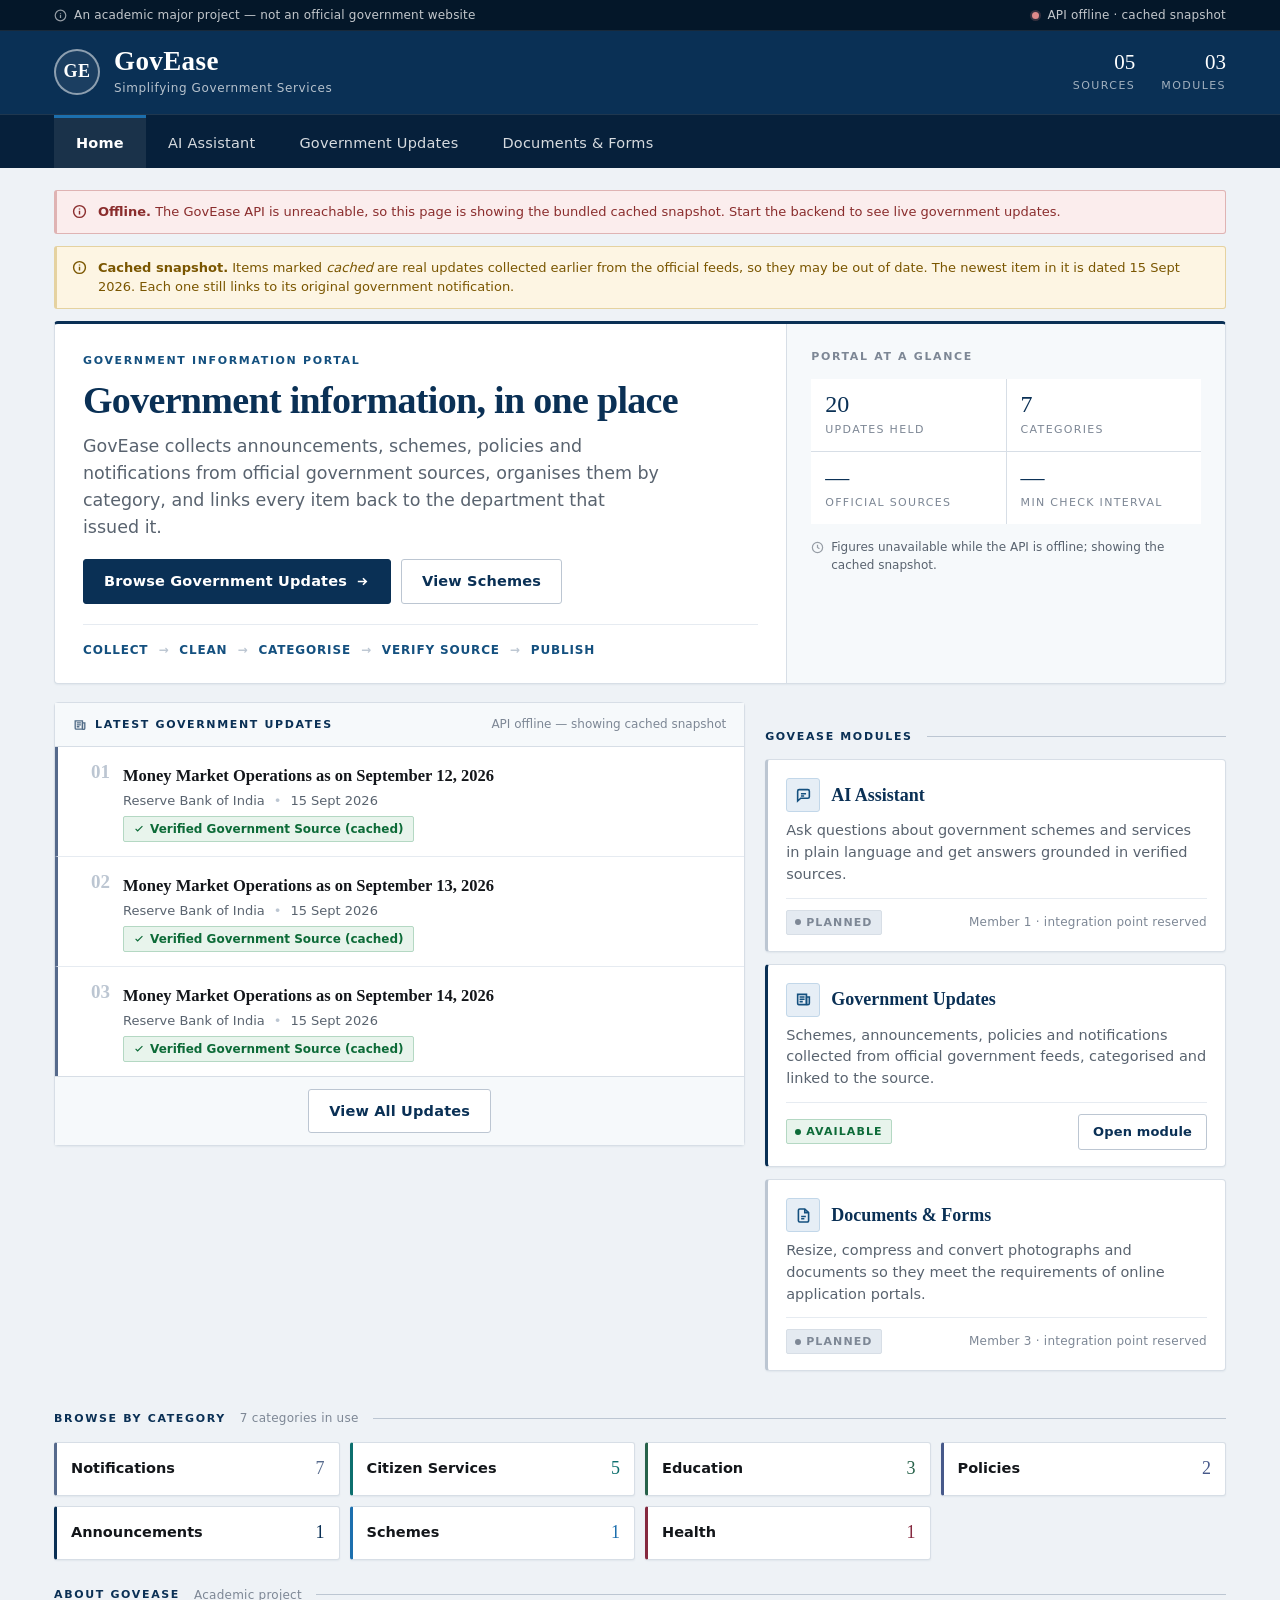
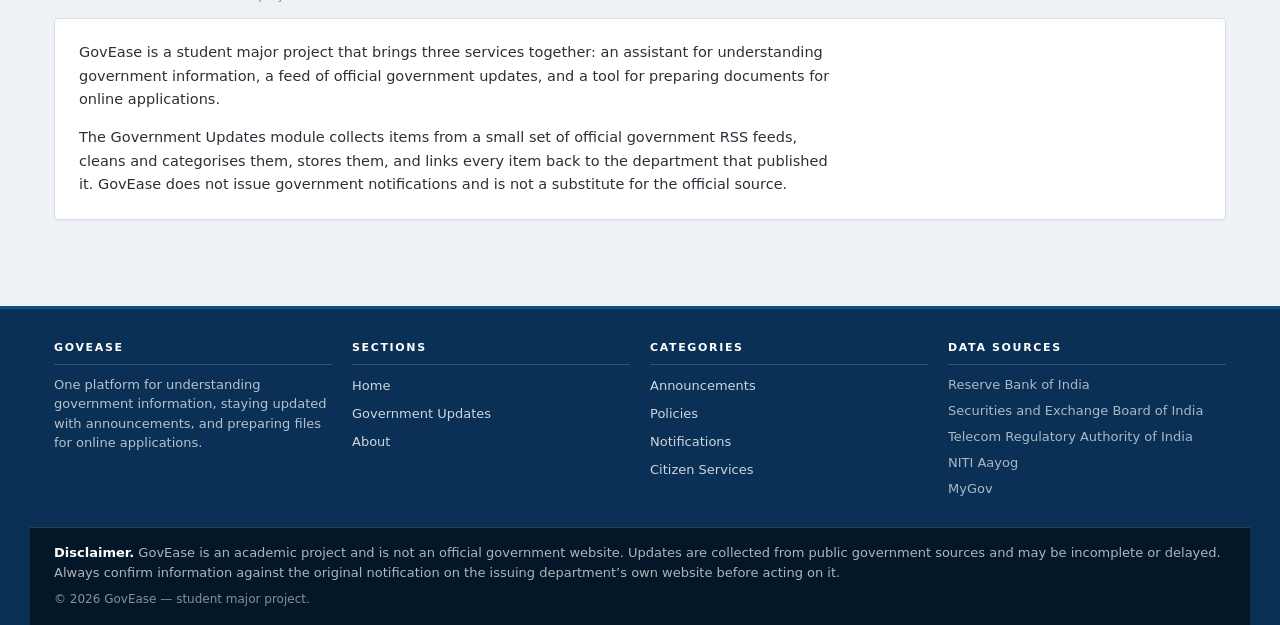
==== frontend/index.html @ c0003fe8 "Initial GovEase project" ====
<!DOCTYPE html>
<html lang="en">
<head>
<meta charset="UTF-8">
<meta name="viewport" content="width=device-width, initial-scale=1">
<title>GovEase &mdash; Simplifying Government Services</title>
<meta name="description" content="GovEase brings government announcements, schemes and notifications together in one place, always linking back to the official source.">
<meta name="theme-color" content="#0a3055">
<link rel="stylesheet" href="styles.css">
</head>
<body>

<a class="skip-link" href="#main">Skip to main content</a>

<header class="masthead">
  <!-- Tier 1: standing notice + portal status -->
  <div class="gov-strip">
    <div class="wrap">
      <span class="strip-note">
        <svg viewBox="0 0 16 16" aria-hidden="true" fill="none" stroke="currentColor" stroke-width="1.5">
          <circle cx="8" cy="8" r="6.5"/><path d="M8 7.2v4M8 4.9v.9"/>
        </svg>
        An academic major project &mdash; not an official government website
      </span>
      <span class="strip-status" id="strip-status">
        <span class="dot" aria-hidden="true"></span>
        <span class="status-text">Checking sources&hellip;</span>
      </span>
    </div>
  </div>

  <!-- Tier 2: masthead -->
  <div class="wrap masthead-top">
    <a class="brand" href="index.html">
      <span class="brand-mark" aria-hidden="true">GE</span>
      <span class="brand-text">
        <span class="brand-name">GovEase</span>
        <span class="brand-tagline">Simplifying Government Services</span>
      </span>
    </a>

    <div class="masthead-facts" aria-hidden="true">
      <span class="fact"><span class="fact-num">05</span><span class="fact-key">Sources</span></span>
      <span class="fact"><span class="fact-num">03</span><span class="fact-key">Modules</span></span>
    </div>

    <button class="nav-toggle" type="button" aria-expanded="false" aria-controls="mainnav">
      <svg viewBox="0 0 16 16" aria-hidden="true" fill="none" stroke="currentColor" stroke-width="1.6">
        <path d="M2 4h12M2 8h12M2 12h12"/>
      </svg>
      Menu
    </button>
  </div>

  <!-- Tier 3: navigation -->
  <nav class="mainnav" id="mainnav" aria-label="Main">
    <div class="wrap">
      <ul>
        <li><a href="index.html" aria-current="page">Home</a></li>
        <li><a href="index.html#assistant-mount">AI Assistant</a></li>
        <li><a href="news.html">Government Updates</a></li>
        <li><a href="index.html#documents-mount">Documents &amp; Forms</a></li>
      </ul>
    </div>
  </nav>
</header>

<main id="main">
  <div class="wrap">

    <div id="banners"></div>

    <!-- Hero: statement on the left, live portal figures on the right -->
    <section class="hero">
      <div class="hero-main">
        <span class="eyebrow">Government Information Portal</span>
        <h1>Government information, in one place</h1>
        <p class="hero-lede">
          GovEase collects announcements, schemes, policies and notifications
          from official government sources, organises them by category, and
          links every item back to the department that issued it.
        </p>
        <div class="hero-actions">
          <a class="btn" href="news.html">
            Browse Government Updates
            <svg viewBox="0 0 16 16" aria-hidden="true" fill="none" stroke="currentColor" stroke-width="1.7">
              <path d="M3 8h9M8.5 4.5 12 8l-3.5 3.5"/>
            </svg>
          </a>
          <a class="btn btn-secondary" href="news.html?category=Schemes">View Schemes</a>
        </div>

        <p class="hero-pipeline">
          <span class="step">Collect</span>
          <span class="arrow" aria-hidden="true">&rarr;</span>
          <span class="step">Clean</span>
          <span class="arrow" aria-hidden="true">&rarr;</span>
          <span class="step">Categorise</span>
          <span class="arrow" aria-hidden="true">&rarr;</span>
          <span class="step">Verify source</span>
          <span class="arrow" aria-hidden="true">&rarr;</span>
          <span class="step">Publish</span>
        </p>
      </div>

      <aside class="hero-rail" aria-label="Portal at a glance">
        <span class="eyebrow">Portal at a glance</span>
        <div class="stat-grid" id="hero-stats">
          <div class="stat"><span class="stat-num">&mdash;</span><span class="stat-key">Updates held</span></div>
          <div class="stat"><span class="stat-num">&mdash;</span><span class="stat-key">Categories</span></div>
          <div class="stat"><span class="stat-num">&mdash;</span><span class="stat-key">Official sources</span></div>
          <div class="stat"><span class="stat-num">&mdash;</span><span class="stat-key">Min check interval</span></div>
        </div>
        <p class="rail-foot" id="hero-rail-note">
          <svg viewBox="0 0 16 16" aria-hidden="true" fill="none" stroke="currentColor" stroke-width="1.5">
            <circle cx="8" cy="8" r="6.3"/><path d="M8 4.6V8l2.4 1.6"/>
          </svg>
          <span class="note-text">Reading portal status&hellip;</span>
        </p>
      </aside>
    </section>

    <div class="home-grid">

      <!-- Latest updates strip (spec section 14) -->
      <section class="panel" aria-labelledby="home-updates-heading">
        <div class="panel-head">
          <h2 id="home-updates-heading">
            <svg viewBox="0 0 16 16" aria-hidden="true" fill="none" stroke="currentColor" stroke-width="1.5">
              <path d="M2.5 3.2h8.3v9.6H3.6a1.1 1.1 0 0 1-1.1-1.1z"/>
              <path d="M10.8 5.6h2.7v6a1.2 1.2 0 0 1-2.7 0z"/>
              <path d="M4.3 5.6h4.7M4.3 7.8h4.7M4.3 10h3"/>
            </svg>
            Latest Government Updates
          </h2>
          <span class="panel-note" id="home-last-checked"></span>
        </div>
        <ul class="numbered-list" id="home-updates">
          <li><span class="num">01</span><div class="skeleton" style="height:46px;margin:0"></div></li>
          <li><span class="num">02</span><div class="skeleton" style="height:46px;margin:0"></div></li>
          <li><span class="num">03</span><div class="skeleton" style="height:46px;margin:0"></div></li>
        </ul>
        <div class="panel-foot">
          <a class="btn btn-secondary" href="news.html">View All Updates</a>
        </div>
      </section>

      <div>
        <div class="section-rule"><h2>GovEase Modules</h2></div>

        <!-- ==============================================================
             MEMBER 1 MOUNT POINT - AI Assistant (RAG)
             Owner: Member 1. Not implemented in this module.
             To wire it up:
               1. Define GovEase.assistant = { init: function () { ... } }
                  in your own script file, included after script.js.
               2. Render your interface inside #assistant-panel below.
               3. Call your own backend at /api/assistant/... - register
                  assistant_bp in backend/app.py. Keep your fetch calls out
                  of GovEase.api so the two modules fail independently.
             ============================================================== -->
        <section class="module-card" id="assistant-mount">
          <div class="module-head">
            <span class="module-icon" aria-hidden="true">
              <svg viewBox="0 0 16 16" fill="none" stroke="currentColor" stroke-width="1.5">
                <path d="M13.5 9.2a1.4 1.4 0 0 1-1.4 1.4H5.4L2.5 13.2V3.9a1.4 1.4 0 0 1 1.4-1.4h8.2a1.4 1.4 0 0 1 1.4 1.4z"/>
                <path d="M5.6 6.4h4.8M5.6 8.4h3"/>
              </svg>
            </span>
            <h3>AI Assistant</h3>
          </div>
          <p>
            Ask questions about government schemes and services in plain
            language and get answers grounded in verified sources.
          </p>
          <div id="assistant-panel"></div>
          <div class="module-foot">
            <span class="status-chip status-planned">Planned</span>
            <span class="module-owner">Member 1 &middot; integration point reserved</span>
          </div>
        </section>

        <section class="module-card is-active">
          <div class="module-head">
            <span class="module-icon" aria-hidden="true">
              <svg viewBox="0 0 16 16" fill="none" stroke="currentColor" stroke-width="1.5">
                <path d="M2.5 3.2h8.3v9.6H3.6a1.1 1.1 0 0 1-1.1-1.1z"/>
                <path d="M10.8 5.6h2.7v6a1.2 1.2 0 0 1-2.7 0z"/>
                <path d="M4.3 5.6h4.7M4.3 7.8h4.7M4.3 10h3"/>
              </svg>
            </span>
            <h3>Government Updates</h3>
          </div>
          <p>
            Schemes, announcements, policies and notifications collected from
            official government feeds, categorised and linked to the source.
          </p>
          <div class="module-foot">
            <span class="status-chip status-live">Available</span>
            <a class="btn btn-secondary btn-sm" href="news.html">Open module</a>
          </div>
        </section>

        <!-- ==============================================================
             MEMBER 3 MOUNT POINT - Smart Document / Form Tool
             Owner: Member 3. Not implemented in this module.
             To wire it up:
               1. Define GovEase.docs = { init: function () { ... } }
                  in your own script file, included after script.js.
               2. Render your interface inside #documents-panel below.
               3. Call your own backend at /api/documents/... - register
                  documents_bp in backend/app.py.
             ============================================================== -->
        <section class="module-card" id="documents-mount">
          <div class="module-head">
            <span class="module-icon" aria-hidden="true">
              <svg viewBox="0 0 16 16" fill="none" stroke="currentColor" stroke-width="1.5">
                <path d="M9.2 1.9H4.4a1.2 1.2 0 0 0-1.2 1.2v9.8a1.2 1.2 0 0 0 1.2 1.2h7.2a1.2 1.2 0 0 0 1.2-1.2V5.3z"/>
                <path d="M9.2 1.9v3.4h3.6"/><path d="M5.8 9h4.4M5.8 11h3"/>
              </svg>
            </span>
            <h3>Documents &amp; Forms</h3>
          </div>
          <p>
            Resize, compress and convert photographs and documents so they meet
            the requirements of online application portals.
          </p>
          <div id="documents-panel"></div>
          <div class="module-foot">
            <span class="status-chip status-planned">Planned</span>
            <span class="module-owner">Member 3 &middot; integration point reserved</span>
          </div>
        </section>
      </div>
    </div>

    <!-- Category routes into the existing filtered Government Updates views -->
    <section aria-labelledby="cat-heading">
      <div class="section-rule">
        <h2 id="cat-heading">Browse by Category</h2>
        <span class="rule-note" id="cat-note"></span>
      </div>
      <div class="cat-grid" id="cat-tiles"></div>
    </section>

    <section id="about">
      <div class="section-rule">
        <h2>About GovEase</h2>
        <span class="rule-note">Academic project</span>
      </div>
      <div class="panel prose">
        <p>
          GovEase is a student major project that brings three services
          together: an assistant for understanding government information, a
          feed of official government updates, and a tool for preparing
          documents for online applications.
        </p>
        <p>
          The Government Updates module collects items from a small set of
          official government RSS feeds, cleans and categorises them, stores
          them, and links every item back to the department that published it.
          GovEase does not issue government notifications and is not a
          substitute for the official source.
        </p>
      </div>
    </section>

  </div>
</main>

<footer class="site-footer">
  <div class="wrap">
    <div class="footer-grid">
      <div>
        <h3>GovEase</h3>
        <p>
          One platform for understanding government information, staying
          updated with announcements, and preparing files for online
          applications.
        </p>
      </div>
      <div>
        <h3>Sections</h3>
        <ul>
          <li><a href="index.html">Home</a></li>
          <li><a href="news.html">Government Updates</a></li>
          <li><a href="index.html#about">About</a></li>
        </ul>
      </div>
      <div>
        <h3>Categories</h3>
        <ul>
          <li><a href="news.html?category=Announcements">Announcements</a></li>
          <li><a href="news.html?category=Policies">Policies</a></li>
          <li><a href="news.html?category=Notifications">Notifications</a></li>
          <li><a href="news.html?category=Citizen%20Services">Citizen Services</a></li>
        </ul>
      </div>
      <div>
        <h3>Data Sources</h3>
        <ul class="footer-sources">
          <li>Reserve Bank of India</li>
          <li>Securities and Exchange Board of India</li>
          <li>Telecom Regulatory Authority of India</li>
          <li>NITI Aayog</li>
          <li>MyGov</li>
        </ul>
      </div>
    </div>
    <div class="disclaimer">
      <strong>Disclaimer.</strong> GovEase is an academic project and is not an
      official government website. Updates are collected from public government
      sources and may be incomplete or delayed. Always confirm information
      against the original notification on the issuing department&rsquo;s own
      website before acting on it.
      <span class="copyright">&copy; <span id="year"></span> GovEase &mdash; student major project.</span>
    </div>
  </div>
</footer>

<script src="script.js"></script>
</body>
</html>
---- frontend/styles.css ----
/* ==========================================================================
   GovEase — Government Updates
   Visual system: official portal + newspaper. Formal, dense, light ground,
   strong information hierarchy, thin rules, structured sections.
   No framework, no icon pack, no web fonts, no imagery. The only gradient
   is the loading skeleton's shimmer.
   ========================================================================== */

:root {
  /* --- Surfaces ---------------------------------------------------------- */
  --c-bg:          #ffffff;
  --c-page:        #eef2f6;
  --c-sunken:      #e4eaf1;
  --c-tint:        #f6f9fb;

  /* --- Text -------------------------------------------------------------- */
  --c-text:        #13161a;
  --c-body:        #2b3138;
  --c-muted:       #59636f;
  --c-faint:       #7d8795;

  /* --- Rules ------------------------------------------------------------- */
  --c-border:      #d7dee6;
  --c-border-str:  #bcc6d2;
  --c-rule:        #e6ebf1;

  /* --- Official navy / blue (the identity) ------------------------------- */
  --c-navy:        #0a3055;
  --c-navy-deep:   #06203b;
  --c-navy-ink:    #041729;
  --c-navy-mid:    #14507f;
  --c-navy-bright: #1c6fae;
  --c-navy-soft:   #e6eef6;
  --c-navy-line:   #c2d7e9;

  /* --- Status ------------------------------------------------------------ */
  --c-ok:          #0d6b38;
  --c-ok-bg:       #e8f4ec;
  --c-ok-line:     #b4d8c3;
  --c-notice:      #7a5600;
  --c-notice-bg:   #fdf5e3;
  --c-notice-ln:   #e5d2a0;
  --c-warn:        #8a2d2d;
  --c-warn-bg:     #fbeded;
  --c-warn-ln:     #dfb3b3;

  /* --- Type -------------------------------------------------------------- */
  --f-display: Georgia, "Times New Roman", "Nimbus Roman", serif;
  --f-body: system-ui, -apple-system, "Segoe UI", Roboto, "Helvetica Neue",
            Arial, sans-serif;

  /* A wide, deliberate scale so every level reads as a different level. */
  --t-h1:    clamp(1.75rem, 1.15rem + 2.3vw, 2.375rem);
  --t-h2:    clamp(1.375rem, 1.1rem + 1vw, 1.625rem);
  --t-lede:  clamp(1rem, .95rem + .3vw, 1.0938rem);
  --t-body:  1rem;
  --t-sm:    .9063rem;
  --t-meta:  .8125rem;
  --t-micro: .75rem;
  --t-label: .6875rem;

  /* --- Layout ------------------------------------------------------------ */
  --wrap: 1220px;
  --gutter: 24px;
  --gap: 20px;
  --r: 4px;
  --r-sm: 3px;

  --sh-1: 0 1px 2px rgba(10, 48, 85, .06);
  --sh-2: 0 3px 10px rgba(10, 48, 85, .09);

  --tap: 46px;
}

/* --------------------------------------------------------------------------
   Category accents. A restrained, desaturated set used only as thin rules
   and small dots — never as a fill. Gives each category a consistent
   identity across the featured story, cards and list rows.
   -------------------------------------------------------------------------- */
[data-cat]                          { --cat: var(--c-navy-mid); }
[data-cat="Schemes"]                { --cat: #1c6fae; }
[data-cat="Announcements"]          { --cat: #0a3055; }
[data-cat="Policies"]               { --cat: #47598a; }
[data-cat="Notifications"]          { --cat: #566a8c; }
[data-cat="Citizen Services"]       { --cat: #0d6f6e; }
[data-cat="Eligibility Updates"]    { --cat: #7a5600; }
[data-cat="Deadlines"]              { --cat: #94392b; }
[data-cat="Education"]              { --cat: #27624a; }
[data-cat="Employment"]             { --cat: #2c5780; }
[data-cat="Agriculture"]            { --cat: #4a6526; }
[data-cat="Health"]                 { --cat: #85293f; }
[data-cat="Other"]                  { --cat: #5c6672; }

*, *::before, *::after { box-sizing: border-box; }
html { -webkit-text-size-adjust: 100%; }

body {
  margin: 0;
  font-family: var(--f-body);
  font-size: var(--t-body);
  line-height: 1.55;
  color: var(--c-body);
  background: var(--c-page);
  -webkit-font-smoothing: antialiased;
  overflow-x: hidden;
}

a { color: var(--c-navy-mid); }
img { max-width: 100%; height: auto; display: block; }

.wrap { max-width: var(--wrap); margin: 0 auto; padding: 0 var(--gutter); }

.visually-hidden {
  position: absolute; width: 1px; height: 1px; padding: 0; margin: -1px;
  overflow: hidden; clip: rect(0 0 0 0); white-space: nowrap; border: 0;
}

/* Shared label treatment — the portal's connective tissue. */
.eyebrow {
  display: block; font-size: var(--t-label); font-weight: 700;
  letter-spacing: .15em; text-transform: uppercase; color: var(--c-navy-mid);
}

.skip-link {
  position: absolute; left: -9999px; top: 0; z-index: 200;
  background: var(--c-navy); color: #fff; padding: 12px 18px;
  font-size: var(--t-meta); font-weight: 600;
}
.skip-link:focus { left: 0; }

/* ==========================================================================
   HEADER — three tiers: utility strip, masthead, navigation
   ========================================================================== */

.masthead { background: var(--c-navy); color: #fff; }

/* Tier 1 — smallest type on the page, carries the standing notice + status */
.gov-strip {
  background: var(--c-navy-ink);
  font-size: var(--t-micro); color: rgba(255,255,255,.76);
  letter-spacing: .015em;
  border-bottom: 1px solid rgba(255,255,255,.08);
}
.gov-strip .wrap {
  display: flex; flex-wrap: wrap; gap: 3px 18px;
  align-items: center; justify-content: space-between;
  min-height: 30px; padding-top: 5px; padding-bottom: 5px;
}
.strip-note { display: inline-flex; align-items: center; gap: 7px; }
.strip-note svg { width: 13px; height: 13px; flex: 0 0 13px; opacity: .75; }
.strip-status { display: inline-flex; align-items: center; gap: 8px; }
.strip-status .dot {
  width: 7px; height: 7px; border-radius: 50%;
  background: #4cc38a; box-shadow: 0 0 0 2px rgba(76,195,138,.22);
  flex: 0 0 7px;
}
.strip-status.is-offline .dot { background: #e08a8a; box-shadow: 0 0 0 2px rgba(224,138,138,.22); }

/* Tier 2 — the masthead proper */
.masthead-top {
  display: flex; align-items: center; justify-content: space-between;
  gap: var(--gap);
  /* Vertical only: a shorthand would wipe .wrap's horizontal gutter and push
     the brand and menu button flush against the viewport edges. */
  padding-top: 16px; padding-bottom: 16px;
}

.brand { display: flex; align-items: center; gap: 14px; text-decoration: none; color: #fff; }
.brand-mark {
  width: 46px; height: 46px; flex: 0 0 46px;
  border: 2px solid rgba(255,255,255,.5); border-radius: 50%;
  background: rgba(255,255,255,.07);
  display: grid; place-items: center;
  font-family: var(--f-display); font-size: 18px; font-weight: 700;
  letter-spacing: .5px;
}
.brand-text { display: block; min-width: 0; }
.brand-name {
  display: block; font-family: var(--f-display);
  font-size: 1.6875rem; font-weight: 700; line-height: 1.08; letter-spacing: .4px;
}
.brand-tagline {
  display: block; font-size: var(--t-micro); color: rgba(255,255,255,.7);
  letter-spacing: .05em; margin-top: 3px;
}

/* Masthead right: compact portal facts, hidden when space is tight */
.masthead-facts { display: flex; gap: 26px; text-align: right; }
.fact { display: block; }
.fact-num {
  display: block; font-family: var(--f-display);
  font-size: 1.3125rem; line-height: 1.1; color: #fff;
  font-variant-numeric: tabular-nums;
}
.fact-key {
  display: block; font-size: var(--t-label); letter-spacing: .13em;
  text-transform: uppercase; color: rgba(255,255,255,.62); margin-top: 3px;
}

/* Tier 3 — navigation */
.nav-toggle {
  display: none; align-items: center; gap: 9px;
  min-height: var(--tap);
  background: rgba(255,255,255,.1); color: #fff;
  border: 1px solid rgba(255,255,255,.34); border-radius: var(--r-sm);
  padding: 10px 15px; font: inherit; font-size: .9375rem; font-weight: 600;
  cursor: pointer;
}
.nav-toggle:hover { background: rgba(255,255,255,.17); }
.nav-toggle svg { width: 16px; height: 16px; }

.mainnav { background: var(--c-navy-deep); border-top: 1px solid rgba(255,255,255,.1); }
.mainnav ul { display: flex; flex-wrap: wrap; list-style: none; margin: 0; padding: 0; }
.mainnav a {
  display: block; padding: 14px 22px;
  color: rgba(255,255,255,.84); text-decoration: none;
  font-size: var(--t-sm); font-weight: 500; letter-spacing: .015em;
  border-top: 3px solid transparent;
  transition: background-color .12s ease, color .12s ease;
}
.mainnav a:hover, .mainnav a:focus { background: rgba(255,255,255,.1); color: #fff; }
.mainnav a[aria-current="page"] {
  color: #fff; font-weight: 700; background: rgba(255,255,255,.08);
  border-top-color: var(--c-navy-bright);
}

/* ==========================================================================
   PAGE FURNITURE
   ========================================================================== */

main { display: block; padding: 22px 0 48px; }

.panel {
  background: var(--c-bg); border: 1px solid var(--c-border);
  border-radius: var(--r); box-shadow: var(--sh-1);
}

.page-head {
  background: var(--c-bg);
  border: 1px solid var(--c-border); border-top: 3px solid var(--c-navy);
  border-radius: var(--r); box-shadow: var(--sh-1);
  padding: 24px 26px 20px; margin-bottom: 18px;
}
.page-head .eyebrow { margin-bottom: 8px; }
.page-title {
  font-family: var(--f-display); font-size: var(--t-h1); line-height: 1.14;
  margin: 0 0 8px; color: var(--c-navy); letter-spacing: -.015em;
}
.page-sub { margin: 0; color: var(--c-muted); max-width: 70ch; font-size: var(--t-lede); }

/* Section separator: label, rule, optional right-hand note */
.section-rule { display: flex; align-items: center; gap: 14px; margin: 26px 0 14px; }
.section-rule h2 {
  font-size: var(--t-label); font-weight: 700; letter-spacing: .15em;
  text-transform: uppercase; color: var(--c-navy); margin: 0; white-space: nowrap;
}
.section-rule::after { content: ""; flex: 1 1 auto; height: 1px; background: var(--c-border-str); }
.section-rule .rule-note {
  font-size: var(--t-micro); color: var(--c-faint); white-space: nowrap;
  letter-spacing: .02em; font-variant-numeric: tabular-nums;
}

.breadcrumb { font-size: var(--t-meta); color: var(--c-muted); margin-bottom: 13px; }
.breadcrumb a { color: var(--c-navy-mid); text-decoration: none; }
.breadcrumb a:hover { text-decoration: underline; }
.breadcrumb .crumb-sep { color: var(--c-border-str); margin: 0 7px; }

/* ==========================================================================
   BANNERS
   ========================================================================== */

.banner {
  display: flex; gap: 11px; align-items: flex-start;
  border: 1px solid; border-left-width: 3px; border-radius: var(--r-sm);
  padding: 11px 15px; font-size: var(--t-meta); line-height: 1.5;
  margin-bottom: 12px;
}
.banner svg { width: 15px; height: 15px; flex: 0 0 15px; margin-top: 2px; }
.banner-cached { background: var(--c-notice-bg); border-color: var(--c-notice-ln); color: var(--c-notice); }
.banner-offline { background: var(--c-warn-bg); border-color: var(--c-warn-ln); color: var(--c-warn); }
.banner strong { font-weight: 700; }

/* ==========================================================================
   BUTTONS
   ========================================================================== */

.btn {
  display: inline-flex; align-items: center; justify-content: center; gap: 8px;
  min-height: 42px; padding: 10px 20px;
  font: inherit; font-size: var(--t-sm); font-weight: 600; letter-spacing: .012em;
  border: 1px solid var(--c-navy); background: var(--c-navy); color: #fff;
  border-radius: var(--r-sm); cursor: pointer; text-decoration: none; text-align: center;
  transition: background-color .13s ease, border-color .13s ease, box-shadow .13s ease;
}
.btn:hover { background: var(--c-navy-mid); border-color: var(--c-navy-mid); box-shadow: var(--sh-2); }
.btn:active { box-shadow: none; }
.btn svg { width: 15px; height: 15px; flex: 0 0 15px; }

.btn-secondary { background: var(--c-bg); color: var(--c-navy); border-color: var(--c-border-str); }
.btn-secondary:hover { background: var(--c-navy-soft); border-color: var(--c-navy-line); color: var(--c-navy); }
.btn-sm { min-height: 36px; padding: 7px 14px; font-size: var(--t-meta); }

/* ==========================================================================
   HOMEPAGE — hero
   ========================================================================== */

.hero {
  display: grid; grid-template-columns: minmax(0, 1.5fr) minmax(300px, .9fr);
  background: var(--c-bg);
  border: 1px solid var(--c-border); border-top: 3px solid var(--c-navy);
  border-radius: var(--r); box-shadow: var(--sh-1); margin-bottom: 18px;
}

.hero-main { padding: 28px 28px 24px; }
.hero-main .eyebrow { margin-bottom: 10px; }
.hero h1 {
  font-family: var(--f-display); font-size: var(--t-h1); line-height: 1.13;
  margin: 0 0 11px; color: var(--c-navy); letter-spacing: -.018em;
}
.hero-lede { margin: 0 0 18px; color: var(--c-muted); max-width: 52ch; font-size: var(--t-lede); }
.hero-actions { display: flex; flex-wrap: wrap; gap: 10px; }

/* The pipeline line — a plain-text restatement of how the module works */
.hero-pipeline {
  display: flex; flex-wrap: wrap; align-items: center; gap: 8px 10px;
  margin: 20px 0 0; padding-top: 16px; border-top: 1px solid var(--c-rule);
  font-size: var(--t-micro); color: var(--c-faint);
  letter-spacing: .07em; text-transform: uppercase; font-weight: 600;
}
.hero-pipeline .step { color: var(--c-navy-mid); }
.hero-pipeline .arrow { color: var(--c-border-str); }

/* Right rail — live portal figures, so the hero is never an empty box */
.hero-rail {
  border-left: 1px solid var(--c-border); background: var(--c-tint);
  border-radius: 0 var(--r) var(--r) 0; padding: 24px 24px 22px;
}
.hero-rail .eyebrow { color: var(--c-faint); margin-bottom: 14px; }

.stat-grid { display: grid; grid-template-columns: repeat(2, minmax(0, 1fr)); gap: 1px; background: var(--c-border); }
.stat {
  background: var(--c-bg); padding: 13px 14px;
}
.stat-num {
  display: block; font-family: var(--f-display); font-size: 1.5rem;
  line-height: 1.05; color: var(--c-navy); font-variant-numeric: tabular-nums;
}
.stat-key {
  display: block; font-size: var(--t-label); letter-spacing: .12em;
  text-transform: uppercase; color: var(--c-faint); margin-top: 4px;
}
.rail-foot {
  margin: 14px 0 0; font-size: var(--t-micro); color: var(--c-muted);
  display: flex; align-items: flex-start; gap: 7px; line-height: 1.5;
}
.rail-foot svg { width: 13px; height: 13px; flex: 0 0 13px; margin-top: 3px; opacity: .6; }

/* ==========================================================================
   HOMEPAGE — layout, updates strip, category tiles, module cards
   ========================================================================== */

.home-grid {
  display: grid; grid-template-columns: minmax(0, 1.5fr) minmax(0, 1fr);
  gap: var(--gap); align-items: start;
}

.panel-head {
  padding: 12px 18px; border-bottom: 1px solid var(--c-border);
  background: var(--c-tint);
  display: flex; justify-content: space-between; align-items: center;
  gap: 8px 14px; flex-wrap: wrap;
}
.panel-head h2 {
  font-size: var(--t-label); font-weight: 700; letter-spacing: .15em;
  text-transform: uppercase; color: var(--c-navy); margin: 0;
  display: inline-flex; align-items: center; gap: 8px;
}
.panel-head h2 svg { width: 14px; height: 14px; opacity: .7; }
.panel-note { font-size: var(--t-micro); color: var(--c-faint); }
.panel-foot {
  padding: 12px 18px; border-top: 1px solid var(--c-border);
  background: var(--c-tint); text-align: center;
}
.panel > .numbered-list { border-radius: 0; }

/* Numbered bulletin list */
.numbered-list { list-style: none; margin: 0; padding: 0; }
.numbered-list li {
  display: grid; grid-template-columns: 34px minmax(0, 1fr); gap: 13px;
  padding: 13px 18px; border-bottom: 1px solid var(--c-rule);
  border-left: 3px solid var(--cat, transparent);
  transition: background-color .12s ease;
}
.numbered-list li:last-child { border-bottom: 0; }
.numbered-list li:hover { background: var(--c-tint); }
.numbered-list .num {
  font-family: var(--f-display); font-size: 1.1875rem; font-weight: 700;
  color: var(--c-border-str); line-height: 1.3; text-align: right;
  font-variant-numeric: tabular-nums;
}
.numbered-list h3 { margin: 0 0 3px; }
.numbered-list h3 a {
  font-family: var(--f-display); font-size: 1.0313rem; line-height: 1.32;
  color: var(--c-text); text-decoration: none;
}
.numbered-list h3 a:hover { color: var(--c-navy-mid); text-decoration: underline; }
.numbered-list .row-trust { margin-top: 5px; }

/* Category tiles — routes into the existing filtered views */
.cat-grid {
  display: grid; grid-template-columns: repeat(4, minmax(0, 1fr)); gap: 10px;
}
.cat-tile {
  display: flex; align-items: center; justify-content: space-between; gap: 10px;
  background: var(--c-bg); border: 1px solid var(--c-border);
  border-left: 3px solid var(--cat); border-radius: var(--r-sm);
  padding: 12px 14px; text-decoration: none; min-height: 52px;
  box-shadow: var(--sh-1);
  transition: border-color .13s ease, box-shadow .13s ease, background-color .13s ease;
}
.cat-tile:hover { background: var(--c-tint); box-shadow: var(--sh-2); border-color: var(--c-border-str); }
.cat-tile .cat-name {
  font-size: var(--t-sm); font-weight: 600; color: var(--c-text); line-height: 1.3;
}
.cat-tile .cat-n {
  font-family: var(--f-display); font-size: 1.125rem; color: var(--cat);
  font-variant-numeric: tabular-nums; flex: 0 0 auto;
}

/* Module cards */
.module-card {
  background: var(--c-bg); border: 1px solid var(--c-border);
  border-left: 3px solid var(--c-border-str); border-radius: var(--r);
  padding: 18px 18px 16px; margin-bottom: 12px; box-shadow: var(--sh-1);
  transition: border-left-color .14s ease, box-shadow .14s ease;
}
.module-card:hover, .module-card:focus-within {
  border-left-color: var(--c-navy); box-shadow: var(--sh-2);
}
.module-card.is-active { border-left-color: var(--c-navy); }
.module-head { display: flex; align-items: center; gap: 11px; margin-bottom: 8px; }
.module-icon {
  width: 34px; height: 34px; flex: 0 0 34px; display: grid; place-items: center;
  border: 1px solid var(--c-navy-line); background: var(--c-navy-soft);
  border-radius: var(--r-sm); color: var(--c-navy-mid);
}
.module-icon svg { width: 17px; height: 17px; }
.module-card h3 {
  font-family: var(--f-display); font-size: 1.125rem; margin: 0;
  color: var(--c-navy); line-height: 1.24; flex: 1 1 auto;
}
.module-card p { margin: 0 0 12px; font-size: var(--t-sm); color: var(--c-muted); line-height: 1.5; }
.module-foot {
  display: flex; flex-wrap: wrap; gap: 9px; align-items: center;
  justify-content: space-between; padding-top: 11px; border-top: 1px solid var(--c-rule);
}
.module-owner { font-size: var(--t-micro); color: var(--c-faint); letter-spacing: .02em; }

.status-chip {
  display: inline-flex; align-items: center; gap: 5px;
  font-size: var(--t-label); font-weight: 700; letter-spacing: .1em;
  text-transform: uppercase; padding: 3px 8px; border-radius: 2px; border: 1px solid;
  white-space: nowrap;
}
.status-chip::before { content: ""; width: 6px; height: 6px; border-radius: 50%; background: currentColor; }
.status-live { color: var(--c-ok); background: var(--c-ok-bg); border-color: var(--c-ok-line); }
.status-planned { color: var(--c-faint); background: var(--c-sunken); border-color: var(--c-border); }

/* ==========================================================================
   TRUST / CATEGORY INDICATORS
   ========================================================================== */

.badge {
  display: inline-flex; align-items: center; gap: 5px;
  font-size: var(--t-micro); font-weight: 600;
  padding: 3px 9px; border-radius: 2px; border: 1px solid; white-space: nowrap;
}
.badge-verified { color: var(--c-ok); background: var(--c-ok-bg); border-color: var(--c-ok-line); }
.badge-source { color: var(--c-muted); background: var(--c-sunken); border-color: var(--c-border); }
.badge svg { width: 12px; height: 12px; flex: 0 0 12px; }

/* Category tag: a dot in the category's own colour plus the label */
.cat-tag {
  display: inline-flex; align-items: center; gap: 6px;
  font-size: var(--t-label); font-weight: 700; letter-spacing: .11em;
  text-transform: uppercase; color: var(--c-navy);
  background: var(--c-navy-soft); border: 1px solid var(--c-navy-line);
  padding: 3px 9px 3px 8px; border-radius: 2px;
}
.cat-tag::before {
  content: ""; width: 7px; height: 7px; border-radius: 50%;
  background: var(--cat); flex: 0 0 7px;
}

.item-meta {
  font-size: var(--t-meta); color: var(--c-muted);
  display: flex; flex-wrap: wrap; gap: 3px 9px; align-items: center; line-height: 1.45;
}
.item-meta .sep { color: var(--c-border-str); }
.item-meta time { white-space: nowrap; font-variant-numeric: tabular-nums; }

/* ==========================================================================
   GOVERNMENT UPDATES — controls
   ========================================================================== */

.controls { margin-top: 18px; }

.searchbar { display: flex; gap: 10px; max-width: 660px; }
.searchbar input {
  flex: 1 1 auto; min-width: 0; font: inherit; font-size: .9688rem;
  min-height: 42px; padding: 10px 14px;
  border: 1px solid var(--c-border-str); border-radius: var(--r-sm);
  background: var(--c-bg); color: var(--c-text);
}
.searchbar input::placeholder { color: var(--c-faint); }
.searchbar input:focus {
  outline: 2px solid var(--c-navy-mid); outline-offset: 1px; border-color: var(--c-navy-mid);
}

.filter-block { margin-top: 16px; padding-top: 14px; border-top: 1px solid var(--c-rule); }
.filter-row { display: flex; flex-wrap: wrap; gap: 7px; align-items: center; }
.filter-row + .filter-row { margin-top: 10px; }
.filter-label {
  flex: 0 0 auto; min-width: 62px; margin-right: 4px;
  font-size: var(--t-label); font-weight: 700; letter-spacing: .13em;
  text-transform: uppercase; color: var(--c-faint);
}

.chip {
  display: inline-flex; align-items: center; gap: 6px;
  font: inherit; font-size: var(--t-meta); font-weight: 500;
  padding: 7px 13px; min-height: 34px;
  border: 1px solid var(--c-border-str); background: var(--c-bg); color: var(--c-body);
  border-radius: 999px; cursor: pointer; white-space: nowrap;
  transition: background-color .12s ease, border-color .12s ease, color .12s ease;
}
.chip:hover { border-color: var(--c-navy-mid); color: var(--c-navy); background: var(--c-navy-soft); }
.chip[aria-pressed="true"] {
  background: var(--c-navy); border-color: var(--c-navy); color: #fff; font-weight: 600;
}
.chip-count { font-size: var(--t-micro); opacity: .6; font-variant-numeric: tabular-nums; }
.chip[aria-pressed="true"] .chip-count { opacity: .82; }

.meta-line {
  margin: 14px 0 0; padding-top: 13px; border-top: 1px solid var(--c-rule);
  font-size: var(--t-meta); color: var(--c-muted);
  display: flex; flex-wrap: wrap; gap: 5px 18px; align-items: center;
}
.meta-line #last-checked { display: inline-flex; align-items: flex-start; gap: 7px; }
.meta-line svg { width: 14px; height: 14px; flex: 0 0 14px; opacity: .6; margin-top: 3px; }
#result-count { font-variant-numeric: tabular-nums; }

/* ==========================================================================
   GOVERNMENT UPDATES — tier 1: the lead story
   ========================================================================== */

.featured {
  display: grid; grid-template-columns: minmax(0, 2.1fr) minmax(230px, 1fr); gap: 28px;
  background: var(--c-bg);
  border: 1px solid var(--c-border); border-top: 4px solid var(--cat, var(--c-navy));
  border-radius: var(--r); box-shadow: var(--sh-1); padding: 26px;
}
.featured-kicker {
  display: inline-flex; align-items: center; gap: 8px;
  font-size: var(--t-label); font-weight: 700; letter-spacing: .16em;
  text-transform: uppercase; color: var(--c-navy);
  margin-right: 11px; vertical-align: middle;
}
.featured-kicker::before {
  content: ""; width: 20px; height: 2px; background: var(--cat, var(--c-navy-bright));
}
.featured > div > .cat-tag { vertical-align: middle; }
.featured h3 { margin: 10px 0 11px; }
.featured h3 a {
  font-family: var(--f-display); font-size: clamp(1.5rem, 1.05rem + 1.6vw, 2rem);
  line-height: 1.19; color: var(--c-text); text-decoration: none; letter-spacing: -.015em;
}
.featured h3 a:hover { color: var(--c-navy-mid); text-decoration: underline; }
.featured .lede { font-size: var(--t-lede); color: var(--c-body); margin: 0 0 16px; max-width: 62ch; }
.featured-cta { display: flex; flex-wrap: wrap; gap: 10px; align-items: center; }

.featured-rail { border-left: 1px solid var(--c-border); padding-left: 22px; font-size: var(--t-meta); }
.rail-row { padding: 8px 0; border-top: 1px solid var(--c-rule); }
.rail-row:first-child { border-top: 0; padding-top: 0; }
.rail-key {
  display: block; font-size: var(--t-label); font-weight: 700; letter-spacing: .12em;
  text-transform: uppercase; color: var(--c-faint); margin-bottom: 3px;
}
.rail-val { color: var(--c-text); line-height: 1.45; }

/* ==========================================================================
   GOVERNMENT UPDATES — tier 2: cards
   ========================================================================== */

.card-grid { display: grid; grid-template-columns: repeat(2, minmax(0, 1fr)); gap: 14px; }

.card {
  display: flex; flex-direction: column; padding: 18px;
  background: var(--c-bg); border: 1px solid var(--c-border);
  border-top: 3px solid var(--cat); border-radius: var(--r); box-shadow: var(--sh-1);
  transition: border-color .14s ease, box-shadow .14s ease;
}
.card:hover, .card:focus-within { box-shadow: var(--sh-2); }
.card > .cat-tag { align-self: flex-start; }
.card h3 { margin: 10px 0 7px; }
.card h3 a {
  font-family: var(--f-display); font-size: 1.125rem; line-height: 1.3;
  color: var(--c-text); text-decoration: none;
}
.card h3 a:hover { color: var(--c-navy-mid); text-decoration: underline; }
.card p { margin: 0 0 13px; color: var(--c-muted); font-size: var(--t-sm); line-height: 1.5; }
.card-foot {
  margin-top: auto; padding-top: 11px; border-top: 1px solid var(--c-rule);
  display: flex; flex-wrap: wrap; gap: 8px; align-items: center; justify-content: space-between;
}
.card-thumb {
  width: 100%; height: 142px; object-fit: cover; background: var(--c-sunken);
  border: 1px solid var(--c-border); border-radius: var(--r-sm); margin-bottom: 11px;
}

/* ==========================================================================
   GOVERNMENT UPDATES — tier 3: compact list
   ========================================================================== */

.compact-list {
  list-style: none; margin: 0; padding: 0; overflow: hidden;
  background: var(--c-bg); border: 1px solid var(--c-border);
  border-radius: var(--r); box-shadow: var(--sh-1);
}
.compact-list li { border-bottom: 1px solid var(--c-rule); }
.compact-list li:last-child { border-bottom: 0; }

.compact-row {
  display: grid; grid-template-columns: minmax(0, 1fr) auto; gap: 18px; align-items: center;
  padding: 13px 18px; border-left: 3px solid var(--cat);
  transition: background-color .12s ease;
}
.compact-row:hover { background: var(--c-tint); }
.compact-row h3 { margin: 0 0 3px; }
.compact-row h3 a {
  font-family: var(--f-display); font-size: 1.0313rem; line-height: 1.34;
  color: var(--c-text); text-decoration: none;
}
.compact-row h3 a:hover { color: var(--c-navy-mid); text-decoration: underline; }
.compact-row p {
  margin: 3px 0 5px; font-size: var(--t-meta); color: var(--c-muted);
  display: -webkit-box; -webkit-line-clamp: 2; -webkit-box-orient: vertical; overflow: hidden;
}
.compact-side {
  display: flex; flex-direction: column; align-items: flex-end; gap: 6px;
  text-align: right; white-space: nowrap;
}

/* ==========================================================================
   DETAIL PAGE
   ========================================================================== */

.article {
  background: var(--c-bg); border: 1px solid var(--c-border);
  border-top: 4px solid var(--cat, var(--c-navy));
  border-radius: var(--r); box-shadow: var(--sh-1); padding: 32px;
}
.article h1 {
  font-family: var(--f-display); font-size: clamp(1.625rem, 1.15rem + 1.8vw, 2.125rem);
  line-height: 1.19; margin: 11px 0 15px; color: var(--c-text); letter-spacing: -.018em;
}
.article-trust { margin-bottom: 17px; }
.article-meta {
  display: grid; grid-template-columns: repeat(auto-fit, minmax(160px, 1fr)); gap: 14px 22px;
  border-top: 1px solid var(--c-border); border-bottom: 1px solid var(--c-border);
  padding: 16px 0; margin-bottom: 19px;
}
.article h2 {
  font-size: var(--t-label); font-weight: 700; letter-spacing: .15em;
  text-transform: uppercase; color: var(--c-navy);
  margin: 24px 0 10px; padding-bottom: 7px; border-bottom: 1px solid var(--c-rule);
}
.article p { font-size: var(--t-lede); line-height: 1.66; color: var(--c-body); }
.article ul { padding-left: 20px; margin: 0; }
.article li { margin-bottom: 8px; font-size: .9688rem; line-height: 1.58; }
.article li::marker { color: var(--c-navy-line); }

.source-box {
  margin-top: 24px; padding: 19px; background: var(--c-tint);
  border: 1px solid var(--c-border); border-left: 3px solid var(--c-navy);
  border-radius: var(--r-sm);
}
.source-box h2 { margin-top: 0; border-bottom: 0; padding-bottom: 0; }
.source-box p { font-size: var(--t-sm); }
.source-note { font-size: var(--t-meta); color: var(--c-muted); margin: 8px 0 13px; line-height: 1.5; }

/* ==========================================================================
   STATES
   ========================================================================== */

.state-box {
  background: var(--c-bg); border: 1px solid var(--c-border); border-radius: var(--r);
  box-shadow: var(--sh-1); padding: 42px 24px; text-align: center; color: var(--c-muted);
}
.state-box h3 { font-family: var(--f-display); font-size: 1.25rem; color: var(--c-text); margin: 0 0 8px; }
.state-box p { margin: 0 0 13px; font-size: var(--t-sm); }
.state-box p:last-child { margin-bottom: 0; }

.skeleton {
  height: 88px; margin-bottom: 11px;
  border: 1px solid var(--c-border); border-radius: var(--r);
  background: linear-gradient(90deg, var(--c-sunken) 0%, #f2f6f9 50%, var(--c-sunken) 100%);
  background-size: 200% 100%;
  animation: sk 1.5s ease-in-out infinite;
}
@keyframes sk { 0% { background-position: 150% 0; } 100% { background-position: -50% 0; } }

/* Long-form prose gets a readable measure rather than the full panel width. */
.prose { padding: 22px 24px; }
.prose p { max-width: 82ch; font-size: var(--t-sm); line-height: 1.62; }
.prose p:first-child { margin-top: 0; }
.prose p:last-child { margin-bottom: 0; }

/* ==========================================================================
   FOOTER
   ========================================================================== */

.site-footer {
  background: var(--c-navy); color: rgba(255,255,255,.78);
  margin-top: 38px; padding: 30px 0 0; font-size: var(--t-sm);
  border-top: 3px solid var(--c-navy-mid);
}
.footer-grid {
  display: grid; grid-template-columns: repeat(auto-fit, minmax(200px, 1fr));
  gap: var(--gap); padding-bottom: 22px;
}
.site-footer h3 {
  font-size: var(--t-label); font-weight: 700; letter-spacing: .15em;
  text-transform: uppercase; color: #fff; margin: 0 0 10px;
  padding-bottom: 8px; border-bottom: 1px solid rgba(255,255,255,.17);
}
.site-footer p { margin: 0; color: rgba(255,255,255,.7); line-height: 1.5; font-size: var(--t-meta); }
.site-footer ul { list-style: none; margin: 0; padding: 0; }
.site-footer li { margin-bottom: 6px; font-size: var(--t-meta); }
.site-footer a { color: rgba(255,255,255,.8); text-decoration: none; display: inline-block; padding: 1px 0; }
.site-footer a:hover { color: #fff; text-decoration: underline; }
.footer-sources li { color: rgba(255,255,255,.66); }

.disclaimer {
  border-top: 1px solid rgba(255,255,255,.17); background: var(--c-navy-ink);
  margin: 0 calc(var(--gutter) * -1); padding: 15px var(--gutter) 17px;
  font-size: var(--t-meta); color: rgba(255,255,255,.68); line-height: 1.5;
}
.disclaimer strong { color: #fff; }
.disclaimer .copyright {
  display: block; margin-top: 8px; font-size: var(--t-micro); color: rgba(255,255,255,.52);
}

/* ==========================================================================
   FOCUS
   ========================================================================== */

a:focus-visible, button:focus-visible, input:focus-visible {
  outline: 2px solid var(--c-navy-mid); outline-offset: 2px; border-radius: 2px;
}
.masthead a:focus-visible, .mainnav a:focus-visible,
.site-footer a:focus-visible, .nav-toggle:focus-visible { outline-color: #fff; }

/* ==========================================================================
   RESPONSIVE — each step changes the layout, not just the scale
   ========================================================================== */

/* <= 1100px: masthead figures would crowd the wordmark */
@media (max-width: 1100px) {
  .masthead-facts { gap: 20px; }
  .fact-num { font-size: 1.1875rem; }
}

/* <= 1024px: rails move below their content, home becomes one column */
@media (max-width: 1024px) {
  :root { --gutter: 20px; }

  .masthead-facts { display: none; }

  .hero { grid-template-columns: 1fr; }
  .hero-rail {
    border-left: 0; border-top: 1px solid var(--c-border);
    border-radius: 0 0 var(--r) var(--r); padding: 20px;
  }
  .stat-grid { grid-template-columns: repeat(4, minmax(0, 1fr)); }

  .featured { grid-template-columns: 1fr; gap: 20px; padding: 22px; }
  .featured-rail {
    border-left: 0; border-top: 1px solid var(--c-border);
    padding-left: 0; padding-top: 15px;
    display: grid; grid-template-columns: repeat(auto-fit, minmax(150px, 1fr)); gap: 2px 20px;
  }
  .rail-row { border-top: 0; padding: 6px 0; }

  .home-grid { grid-template-columns: 1fr; }
}

/* <= 860px: two-up grids collapse */
@media (max-width: 860px) {
  .card-grid { grid-template-columns: 1fr; }
  .stat-grid { grid-template-columns: repeat(2, minmax(0, 1fr)); }
  .cat-grid { grid-template-columns: repeat(3, minmax(0, 1fr)); }
}

/* <= 768px: navigation collapses to a disclosure menu */
@media (max-width: 768px) {
  main { padding: 18px 0 36px; }

  .masthead-top { padding-top: 13px; padding-bottom: 13px; }
  .brand-mark { width: 40px; height: 40px; flex: 0 0 40px; font-size: 16px; }
  .brand-name { font-size: 1.4375rem; }

  .nav-toggle { display: inline-flex; }

  .mainnav { display: none; border-top: 1px solid rgba(255,255,255,.13); }
  .mainnav.is-open { display: block; }
  .mainnav ul { flex-direction: column; }
  .mainnav a {
    display: flex; align-items: center; min-height: var(--tap);
    padding: 0 var(--gutter);
    border-top: 0; border-bottom: 1px solid rgba(255,255,255,.1);
    border-left: 3px solid transparent; font-size: .9375rem;
  }
  .mainnav li:last-child a { border-bottom: 0; }
  .mainnav a[aria-current="page"] { border-left-color: var(--c-navy-bright); }

  .page-head { padding: 19px 18px; }
  .hero-main { padding: 22px 18px 20px; }

  .compact-row { grid-template-columns: 1fr; gap: 8px; padding: 13px 16px; }
  .compact-side { text-align: left; align-items: flex-start; flex-direction: row; flex-wrap: wrap; gap: 8px; }

  .article { padding: 20px 18px; }
  .article-meta { grid-template-columns: repeat(auto-fit, minmax(135px, 1fr)); gap: 12px 18px; }

  .numbered-list li { padding: 12px 16px; grid-template-columns: 28px minmax(0, 1fr); gap: 11px; }

  .hero-actions .btn, .panel-foot .btn { flex: 1 1 auto; min-width: 170px; }
}

/* <= 560px: search and filters stack; touch targets grow */
@media (max-width: 560px) {
  .searchbar { flex-direction: column; }
  .searchbar .btn { width: 100%; }

  .filter-label { flex: 1 0 100%; min-width: 0; margin: 0 0 2px; }
  .chip { min-height: 42px; padding: 9px 15px; }

  .cat-grid { grid-template-columns: repeat(2, minmax(0, 1fr)); }
  .panel-head, .panel-foot { padding: 11px 15px; }
  .numbered-list li { padding: 12px 15px; }
}

/* <= 480px: tighten type and spacing */
@media (max-width: 480px) {
  :root { --gutter: 15px; --gap: 14px; }

  body { font-size: .9688rem; }
  .gov-strip { font-size: .6875rem; }
  .gov-strip .wrap { justify-content: flex-start; }
  .brand-tagline { display: none; }

  .hero-main { padding: 20px 15px 18px; }
  .hero h1 { font-size: 1.5rem; }
  .hero-rail { padding: 16px 15px; }
  .hero-pipeline { gap: 6px 8px; font-size: .6875rem; }

  .page-head { padding: 17px 15px; }
  .page-title { font-size: 1.5rem; }

  .featured { padding: 18px 15px; }
  .featured h3 a { font-size: 1.375rem; }
  .featured-rail { grid-template-columns: 1fr; gap: 0; }
  .rail-row { border-top: 1px solid var(--c-rule); padding: 8px 0; }
  .rail-row:first-child { border-top: 0; }

  .card { padding: 15px; }
  .card-thumb { height: 122px; }
  .article { padding: 17px 15px; }
  .module-card { padding: 15px 15px 14px; }
  .state-box { padding: 32px 16px; }

  .hero-actions { flex-direction: column; align-items: stretch; }
  .hero-actions .btn { width: 100%; min-width: 0; }
  .featured-cta .btn { flex: 1 1 auto; }
}

/* <= 400px: small phones (360 / 375 / 390 / 393) */
@media (max-width: 400px) {
  .brand-name { font-size: 1.3125rem; }
  .brand-mark { width: 36px; height: 36px; flex: 0 0 36px; font-size: 14px; }
  .nav-toggle { padding: 9px 12px; font-size: .875rem; }
  .hero h1 { font-size: 1.4375rem; }
  .page-title { font-size: 1.4375rem; }
  .featured h3 a { font-size: 1.25rem; }
  /* Two up rather than one: four figures and seven tiles stacked single
     file made the page needlessly tall, and both fit at 360px. */
  .stat-grid { grid-template-columns: repeat(2, minmax(0, 1fr)); }
  .cat-grid { grid-template-columns: repeat(2, minmax(0, 1fr)); }
  .stat { padding: 11px 12px; }
  .stat-num { font-size: 1.3125rem; }
  .cat-tile { padding: 10px 12px; }
  .numbered-list li { grid-template-columns: 24px minmax(0, 1fr); gap: 9px; }
  .featured-cta { flex-direction: column; align-items: stretch; }
  .featured-cta .btn { width: 100%; }
}

/* Motion stays minimal; the user's system preference wins outright. */
@media (prefers-reduced-motion: reduce) {
  *, *::before, *::after {
    animation-duration: .001ms !important;
    animation-iteration-count: 1 !important;
    transition-duration: .001ms !important;
    scroll-behavior: auto !important;
  }
  .skeleton { animation: none; background: var(--c-sunken); }
}

@media print {
  .masthead, .mainnav, .site-footer, .controls, .nav-toggle,
  .breadcrumb, .banner { display: none; }
  body { background: #fff; font-size: 11pt; }
  .article, .page-head { border: 0; padding: 0; box-shadow: none; }
}
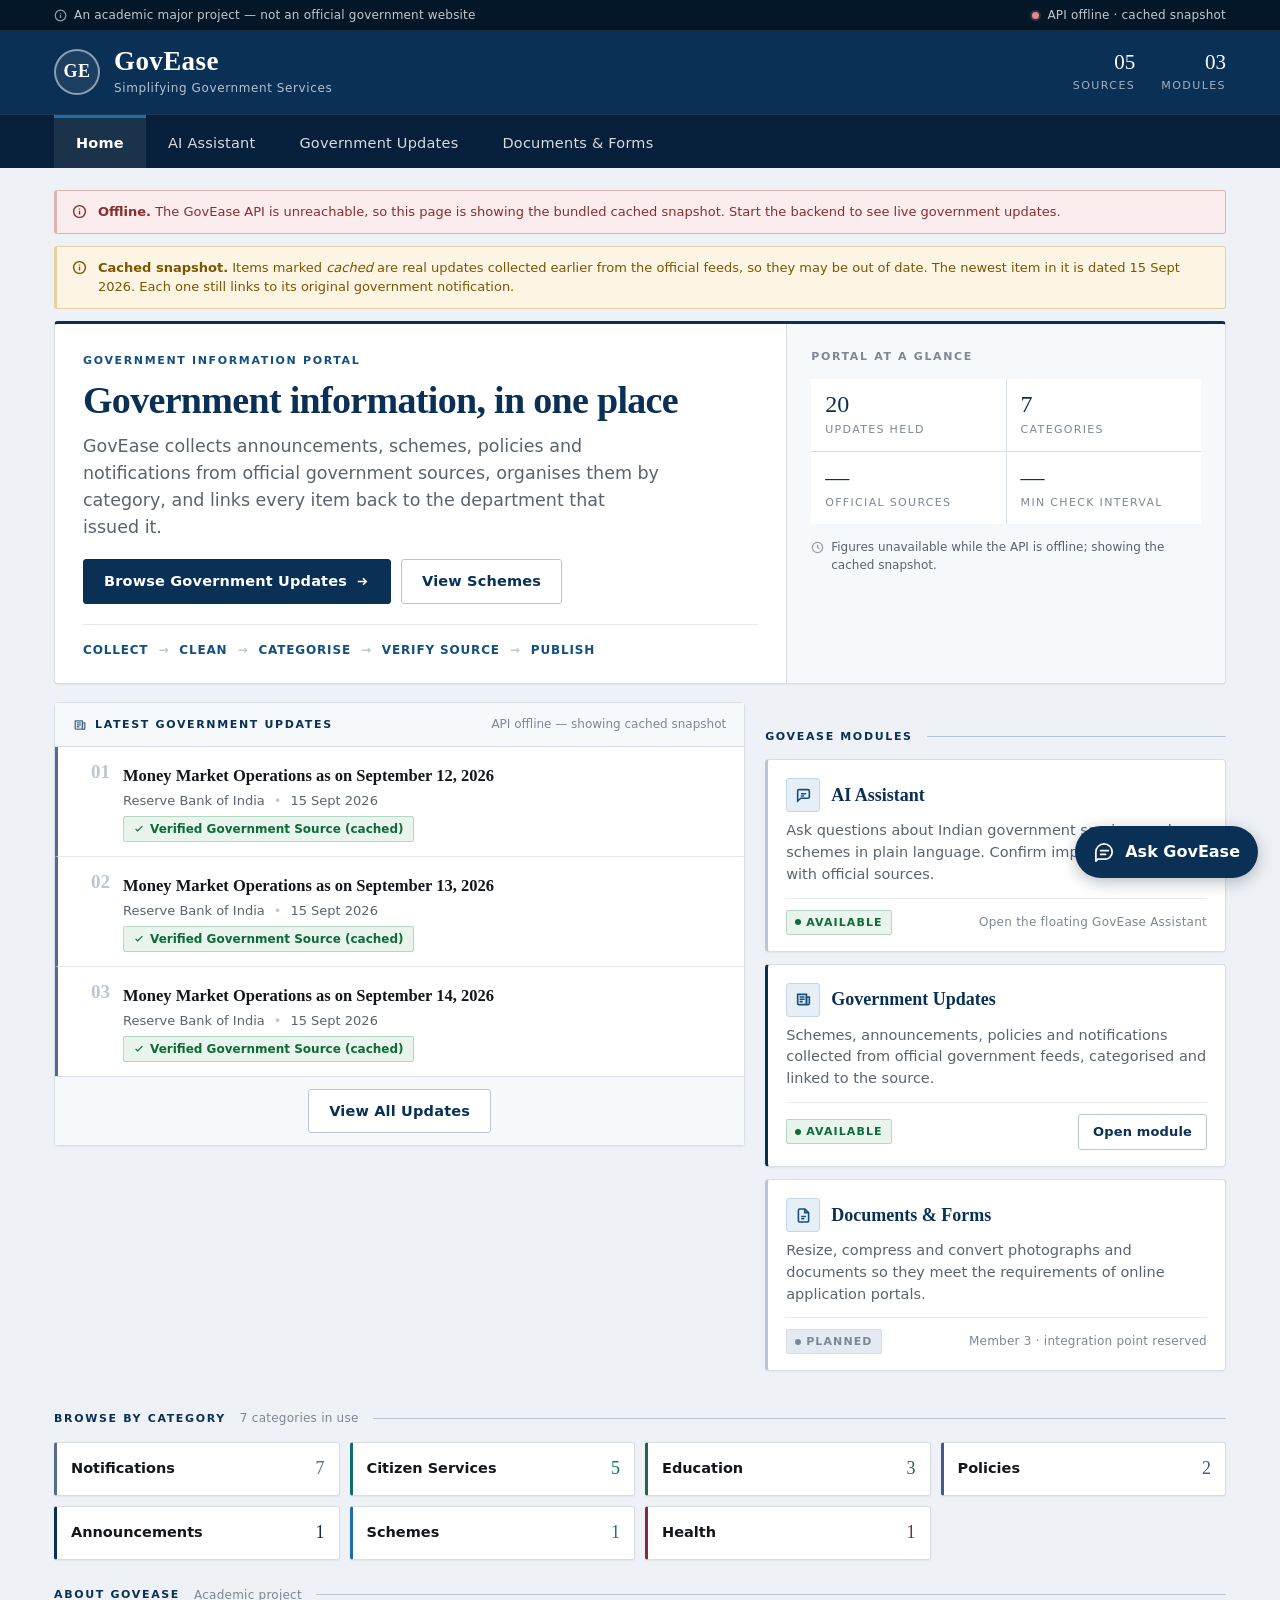
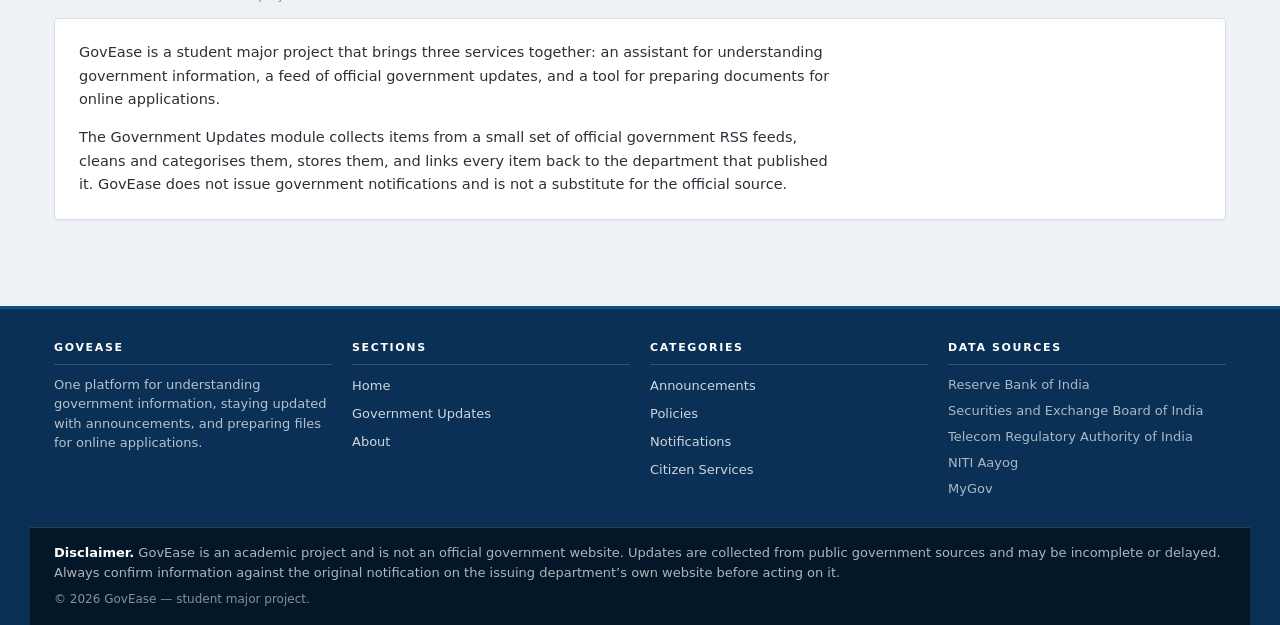
==== commit 6db493c9: "Add Groq-powered GovEase chatbot Co-authored-by: Copilot <223556219+Copilot@users.noreply.github.com" ====
--- a/frontend/index.html
+++ b/frontend/index.html
@@ -148,17 +148,6 @@
       <div>
         <div class="section-rule"><h2>GovEase Modules</h2></div>
 
-        <!-- ==============================================================
-             MEMBER 1 MOUNT POINT - AI Assistant (RAG)
-             Owner: Member 1. Not implemented in this module.
-             To wire it up:
-               1. Define GovEase.assistant = { init: function () { ... } }
-                  in your own script file, included after script.js.
-               2. Render your interface inside #assistant-panel below.
-               3. Call your own backend at /api/assistant/... - register
-                  assistant_bp in backend/app.py. Keep your fetch calls out
-                  of GovEase.api so the two modules fail independently.
-             ============================================================== -->
         <section class="module-card" id="assistant-mount">
           <div class="module-head">
             <span class="module-icon" aria-hidden="true">
@@ -170,13 +159,12 @@
             <h3>AI Assistant</h3>
           </div>
           <p>
-            Ask questions about government schemes and services in plain
-            language and get answers grounded in verified sources.
+            Ask questions about Indian government services and schemes in
+            plain language. Confirm important details with official sources.
           </p>
-          <div id="assistant-panel"></div>
           <div class="module-foot">
-            <span class="status-chip status-planned">Planned</span>
-            <span class="module-owner">Member 1 &middot; integration point reserved</span>
+            <span class="status-chip status-live">Available</span>
+            <span class="module-owner">Open the floating GovEase Assistant</span>
           </div>
         </section>
 
@@ -319,5 +307,6 @@
 </footer>
 
 <script src="script.js"></script>
+<script src="chatbot.js"></script>
 </body>
 </html>
--- a/frontend/styles.css
+++ b/frontend/styles.css
@@ -922,3 +922,115 @@
   body { background: #fff; font-size: 11pt; }
   .article, .page-head { border: 0; padding: 0; box-shadow: none; }
 }
+
+/* Floating GovEase Assistant */
+.govease-chat-window[hidden] { display: none; }
+
+.govease-chat-launch {
+  position: fixed; right: 22px; bottom: 22px; z-index: 110;
+  display: inline-flex; align-items: center; gap: 9px;
+  min-height: 52px; padding: 0 18px;
+  border: 0; border-radius: 999px;
+  background: var(--c-navy); color: #fff;
+  box-shadow: 0 4px 16px rgba(4, 23, 41, .28);
+  font: inherit; font-weight: 650; cursor: pointer;
+}
+.govease-chat-launch:hover { background: var(--c-navy-mid); }
+.govease-chat-launch:focus-visible,
+.govease-chat-close:focus-visible,
+.govease-chat-form input:focus-visible,
+.govease-chat-form button:focus-visible {
+  outline: 3px solid #f1b94c; outline-offset: 2px;
+}
+.govease-chat-launch svg { width: 23px; height: 23px; }
+
+.govease-chat-window {
+  position: fixed; right: 22px; bottom: 86px; z-index: 110;
+  display: grid; grid-template-rows: auto minmax(0, 1fr) auto auto;
+  width: min(390px, calc(100vw - 32px));
+  height: min(560px, calc(100vh - 112px));
+  overflow: hidden;
+  border: 1px solid var(--c-border); border-radius: 10px;
+  background: var(--c-bg); box-shadow: 0 10px 36px rgba(4, 23, 41, .24);
+  opacity: 0; transform: translateY(10px) scale(.98);
+  transform-origin: bottom right; pointer-events: none;
+  transition: opacity .18s ease, transform .18s ease;
+}
+.govease-chat-window.is-open {
+  opacity: 1; transform: translateY(0) scale(1); pointer-events: auto;
+}
+
+.govease-chat-header {
+  display: flex; align-items: center; justify-content: space-between; gap: 12px;
+  padding: 14px 16px; background: var(--c-navy); color: #fff;
+}
+.govease-chat-header strong { display: block; font-size: 1rem; }
+.govease-chat-header span { display: block; margin-top: 2px; font-size: .78rem; color: rgba(255,255,255,.78); }
+.govease-chat-close {
+  width: 38px; height: 38px; flex: 0 0 38px;
+  border: 1px solid rgba(255,255,255,.36); border-radius: 50%;
+  background: transparent; color: #fff; font-size: 1.5rem; line-height: 1;
+  cursor: pointer;
+}
+.govease-chat-close:hover { background: rgba(255,255,255,.12); }
+
+.govease-chat-messages {
+  display: flex; flex-direction: column; align-items: flex-start; gap: 11px;
+  overflow-y: auto; padding: 16px; background: var(--c-tint);
+}
+.govease-chat-message {
+  max-width: 88%; margin: 0; padding: 10px 12px;
+  border-radius: 12px; font-size: .91rem; line-height: 1.5;
+  white-space: pre-wrap; overflow-wrap: anywhere;
+}
+.govease-chat-assistant {
+  align-self: flex-start; border: 1px solid var(--c-border);
+  border-bottom-left-radius: 4px; background: #fff; color: var(--c-body);
+}
+.govease-chat-user {
+  align-self: flex-end; border-bottom-right-radius: 4px;
+  background: var(--c-navy); color: #fff;
+}
+.govease-chat-typing { display: inline-flex; align-items: center; gap: 4px; min-width: 54px; }
+.govease-chat-typing span {
+  width: 6px; height: 6px; border-radius: 50%; background: var(--c-muted);
+  animation: govease-chat-pulse .9s infinite ease-in-out alternate;
+}
+.govease-chat-typing span:nth-child(2) { animation-delay: .2s; }
+.govease-chat-typing span:nth-child(3) { animation-delay: .4s; }
+@keyframes govease-chat-pulse { to { opacity: .3; transform: translateY(-3px); } }
+
+.govease-chat-form {
+  display: flex; gap: 8px; padding: 12px;
+  border-top: 1px solid var(--c-border); background: #fff;
+}
+.govease-chat-form input {
+  min-width: 0; min-height: 44px; flex: 1;
+  border: 1px solid var(--c-border-str); border-radius: 5px;
+  padding: 9px 11px; color: var(--c-text); font: inherit;
+}
+.govease-chat-form input:disabled { background: var(--c-tint); }
+.govease-chat-form button {
+  min-width: 66px; min-height: 44px; border: 0; border-radius: 5px;
+  padding: 0 14px; background: var(--c-navy); color: #fff;
+  font: inherit; font-weight: 650; cursor: pointer;
+}
+.govease-chat-form button:hover:not(:disabled) { background: var(--c-navy-mid); }
+.govease-chat-form button:disabled { opacity: .6; cursor: wait; }
+.govease-chat-note {
+  margin: 0; padding: 0 13px 10px; background: #fff;
+  color: var(--c-muted); font-size: .72rem;
+}
+
+@media (max-width: 480px) {
+  .govease-chat-launch { right: 14px; bottom: 14px; }
+  .govease-chat-window {
+    right: 12px; bottom: 76px;
+    width: calc(100vw - 24px); height: min(560px, calc(100vh - 92px));
+  }
+}
+
+@media (prefers-reduced-motion: reduce) {
+  .govease-chat-window { transition: none; }
+  .govease-chat-typing span { animation: none; }
+}
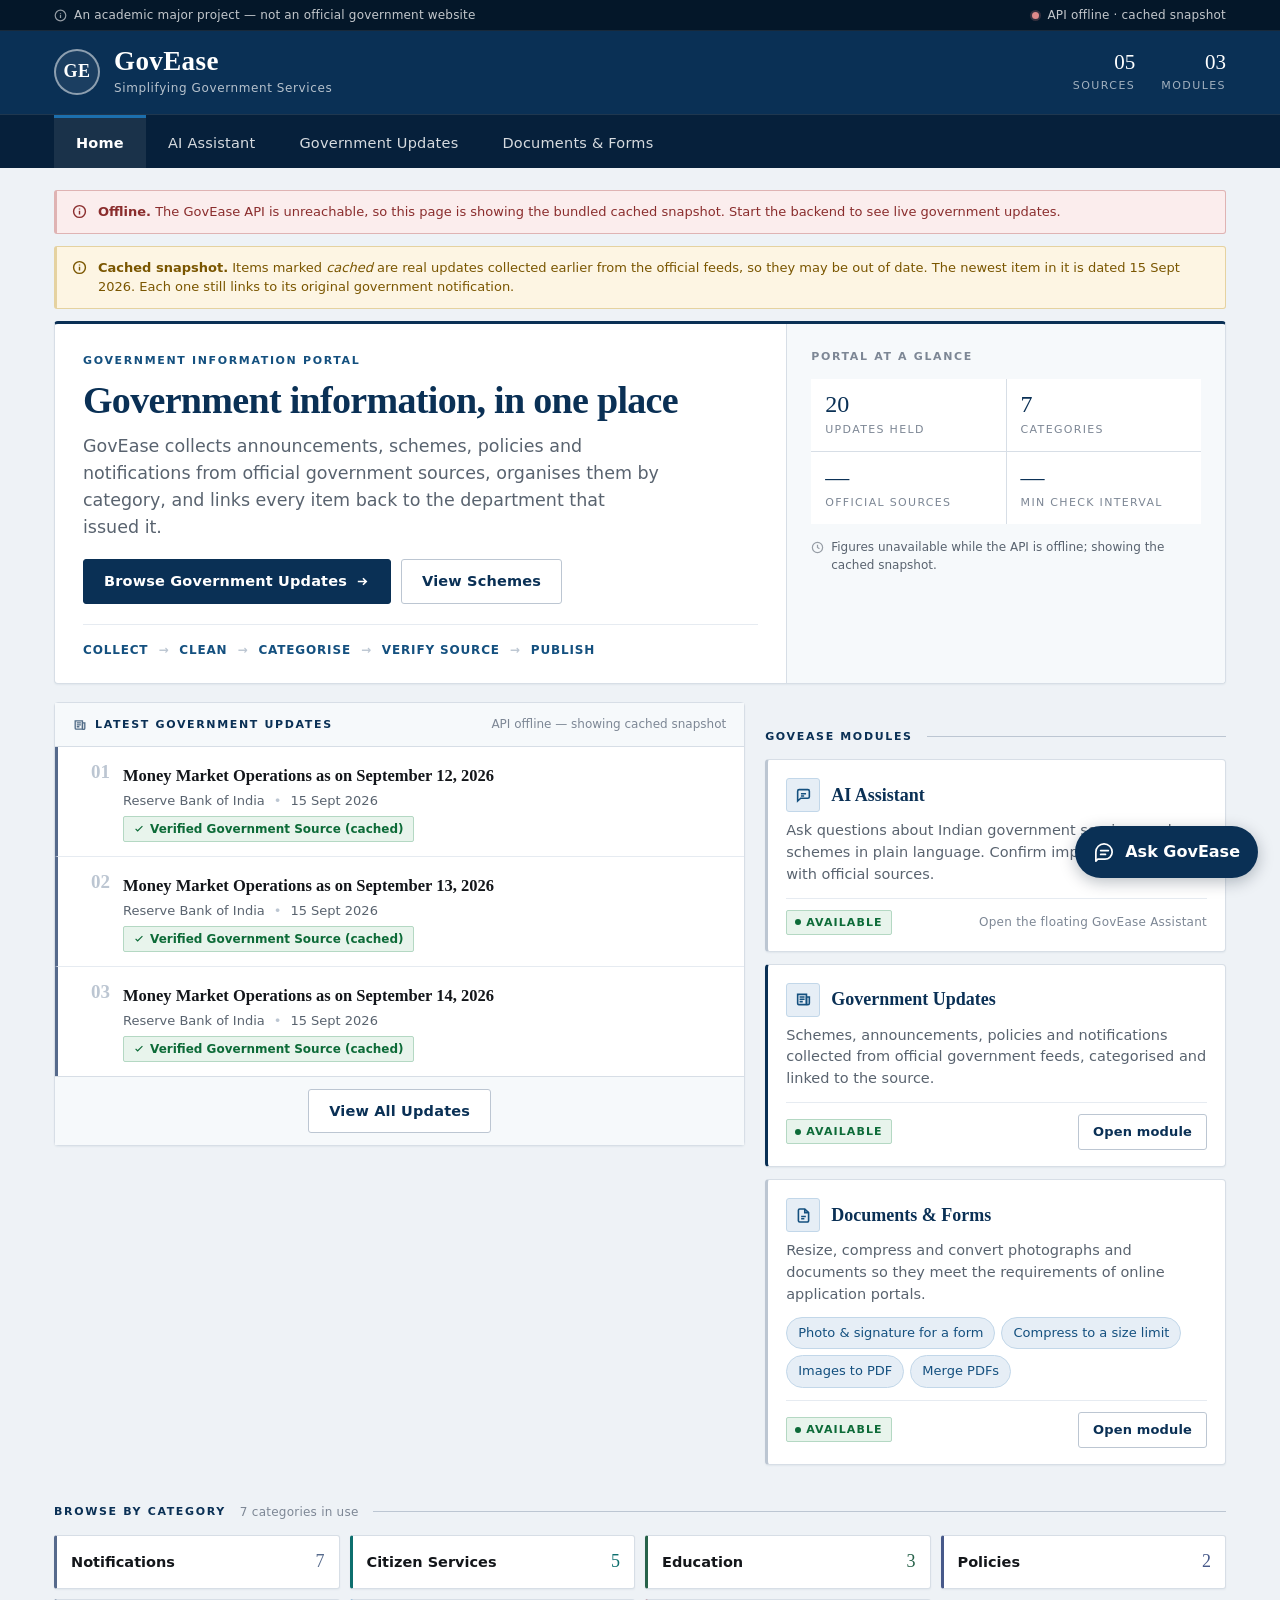
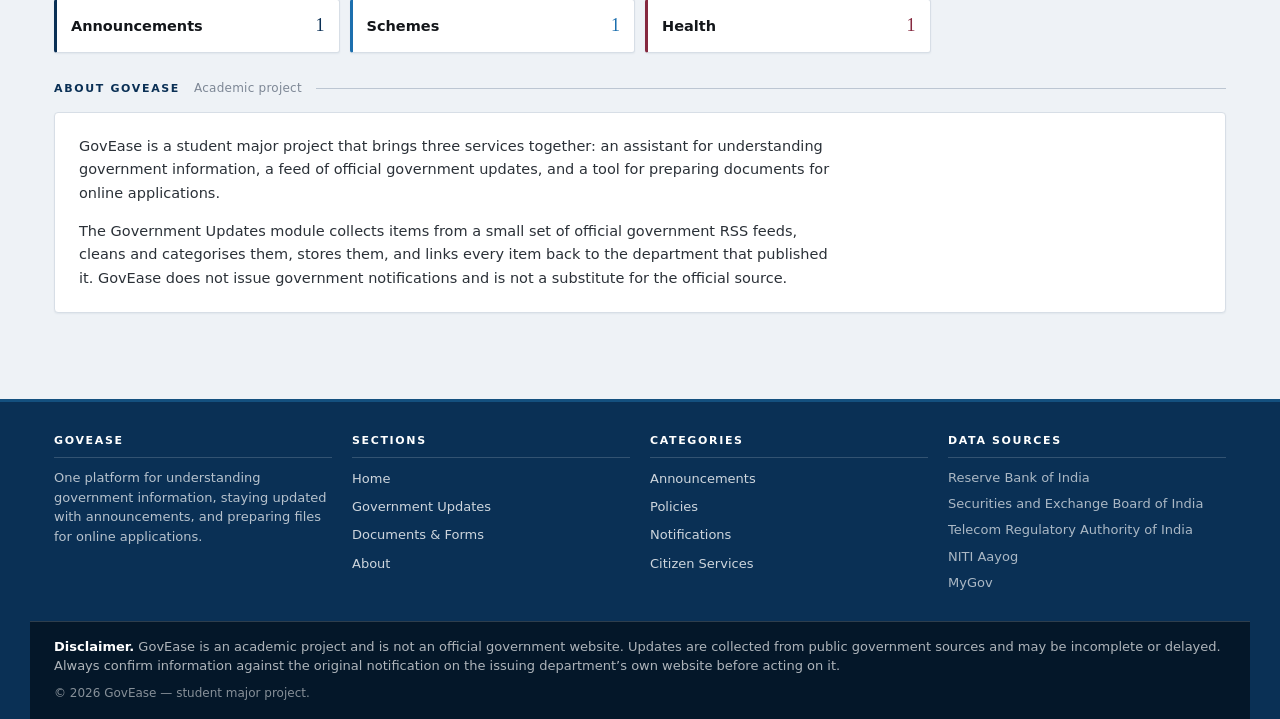
==== commit 66c82993: "Add Module 3: Smart Document & Form Preparation Tool" ====
--- a/frontend/index.html
+++ b/frontend/index.html
@@ -7,6 +7,7 @@
 <meta name="description" content="GovEase brings government announcements, schemes and notifications together in one place, always linking back to the official source.">
 <meta name="theme-color" content="#0a3055">
 <link rel="stylesheet" href="styles.css">
+<link rel="stylesheet" href="documents.css">
 </head>
 <body>
 
@@ -59,7 +60,7 @@
         <li><a href="index.html" aria-current="page">Home</a></li>
         <li><a href="index.html#assistant-mount">AI Assistant</a></li>
         <li><a href="news.html">Government Updates</a></li>
-        <li><a href="index.html#documents-mount">Documents &amp; Forms</a></li>
+        <li><a href="documents.html">Documents &amp; Forms</a></li>
       </ul>
     </div>
   </nav>
@@ -189,16 +190,8 @@
           </div>
         </section>
 
-        <!-- ==============================================================
-             MEMBER 3 MOUNT POINT - Smart Document / Form Tool
-             Owner: Member 3. Not implemented in this module.
-             To wire it up:
-               1. Define GovEase.docs = { init: function () { ... } }
-                  in your own script file, included after script.js.
-               2. Render your interface inside #documents-panel below.
-               3. Call your own backend at /api/documents/... - register
-                  documents_bp in backend/app.py.
-             ============================================================== -->
+        <!-- Member 3 - Smart Document / Form Tool. documents.js fills
+             #documents-panel with quick links into documents.html. -->
         <section class="module-card" id="documents-mount">
           <div class="module-head">
             <span class="module-icon" aria-hidden="true">
@@ -215,8 +208,8 @@
           </p>
           <div id="documents-panel"></div>
           <div class="module-foot">
-            <span class="status-chip status-planned">Planned</span>
-            <span class="module-owner">Member 3 &middot; integration point reserved</span>
+            <span class="status-chip status-live">Available</span>
+            <a class="btn btn-secondary btn-sm" href="documents.html">Open module</a>
           </div>
         </section>
       </div>
@@ -272,6 +265,7 @@
         <ul>
           <li><a href="index.html">Home</a></li>
           <li><a href="news.html">Government Updates</a></li>
+          <li><a href="documents.html">Documents &amp; Forms</a></li>
           <li><a href="index.html#about">About</a></li>
         </ul>
       </div>
@@ -307,6 +301,7 @@
 </footer>
 
 <script src="script.js"></script>
+<script src="documents.js"></script>
 <script src="chatbot.js"></script>
 </body>
 </html>
--- a/frontend/documents.css
+++ b/frontend/documents.css
@@ -0,0 +1,232 @@
+/* ==========================================================================
+   GovEase - Documents & Forms (Member 3)
+   Loaded after styles.css and built only from its tokens (--c-*, --t-*,
+   --r, --sh-*), so the tool reads as part of the same portal. Every
+   selector is prefixed .docs- and cannot affect the news pages.
+   ========================================================================== */
+
+[hidden] { display: none !important; }
+
+.docs-visually-hidden {
+  position: absolute; width: 1px; height: 1px; padding: 0; margin: -1px;
+  overflow: hidden; clip: rect(0 0 0 0); white-space: nowrap; border: 0;
+}
+
+/* Privacy note under the page title */
+.docs-privacy {
+  display: inline-flex; align-items: center; gap: 8px; margin: 14px 0 0;
+  padding: 6px 12px; border: 1px solid var(--c-ok-line); border-radius: 999px;
+  background: var(--c-ok-bg); color: var(--c-ok); font-size: var(--t-meta);
+}
+.docs-privacy svg { width: 14px; height: 14px; flex: 0 0 14px; }
+
+/* --------------------------------------------------------------------------
+   Layout: tab list on the left, active tool on the right
+   -------------------------------------------------------------------------- */
+.docs-layout {
+  display: grid; grid-template-columns: 260px minmax(0, 1fr);
+  gap: var(--gap); align-items: start;
+}
+
+.docs-tabs { display: flex; flex-direction: column; gap: 8px; position: sticky; top: 14px; }
+.docs-tabs button {
+  display: block; width: 100%; text-align: left; cursor: pointer;
+  font: inherit; color: var(--c-body); background: var(--c-bg);
+  border: 1px solid var(--c-border); border-left: 3px solid var(--c-border-str);
+  border-radius: var(--r); padding: 12px 14px; box-shadow: var(--sh-1);
+  transition: border-color .13s ease, background-color .13s ease;
+}
+.docs-tabs button strong {
+  display: block; font-family: var(--f-display); font-size: 1.03rem;
+  color: var(--c-navy); font-weight: 700;
+}
+.docs-tabs button span { display: block; margin-top: 2px; font-size: var(--t-micro); color: var(--c-muted); }
+.docs-tabs button:hover { border-left-color: var(--c-navy-mid); background: var(--c-tint); }
+.docs-tabs button[aria-selected="true"] { border-left-color: var(--c-navy); background: var(--c-navy-soft); border-color: var(--c-navy-line); }
+
+.docs-tabs button:focus-visible,
+.docs-drop:focus-within,
+.docs-order-actions button:focus-visible {
+  outline: 3px solid #f1b94c; outline-offset: 2px;
+}
+
+/* --------------------------------------------------------------------------
+   Tool panel
+   -------------------------------------------------------------------------- */
+.docs-panel {
+  background: var(--c-bg); border: 1px solid var(--c-border);
+  border-top: 3px solid var(--c-navy); border-radius: var(--r);
+  box-shadow: var(--sh-1); padding: 22px 24px 24px;
+}
+.docs-panel h2 {
+  font-family: var(--f-display); font-size: var(--t-h2); line-height: 1.2;
+  color: var(--c-navy); margin: 0 0 6px;
+}
+.docs-hint { margin: 0 0 16px; color: var(--c-muted); font-size: var(--t-sm); max-width: 70ch; }
+.docs-form { display: flex; flex-direction: column; gap: 14px; }
+
+/* Fields */
+.docs-grid { display: grid; grid-template-columns: repeat(auto-fit, minmax(170px, 1fr)); gap: 12px; }
+.docs-field { display: flex; flex-direction: column; gap: 5px; }
+.docs-field > span {
+  font-size: var(--t-label); font-weight: 700; letter-spacing: .13em;
+  text-transform: uppercase; color: var(--c-faint);
+}
+.docs-field input,
+.docs-field select {
+  width: 100%; min-height: 42px; padding: 9px 11px;
+  font: inherit; font-size: var(--t-sm); color: var(--c-text);
+  background: var(--c-bg); border: 1px solid var(--c-border-str); border-radius: var(--r-sm);
+}
+.docs-field input:focus,
+.docs-field select:focus { outline: 2px solid var(--c-navy-bright); outline-offset: 0; border-color: var(--c-navy-bright); }
+
+.docs-preset-desc { margin: -4px 0 0; min-height: 1.2em; color: var(--c-navy-mid); font-size: var(--t-sm); }
+.docs-note { margin: 0; font-size: var(--t-meta); color: var(--c-muted); }
+
+.docs-radio-row { border: 0; padding: 0; margin: 0; display: flex; flex-wrap: wrap; gap: 7px; }
+.docs-radio-row legend {
+  margin-bottom: 7px; font-size: var(--t-label); font-weight: 700;
+  letter-spacing: .13em; text-transform: uppercase; color: var(--c-faint);
+}
+.docs-radio-row label {
+  display: inline-flex; align-items: center; gap: 7px; min-height: 34px; padding: 6px 14px;
+  border: 1px solid var(--c-border-str); border-radius: 999px; background: var(--c-bg);
+  font-size: var(--t-meta); cursor: pointer;
+}
+.docs-radio-row label:has(input:checked) { background: var(--c-navy); border-color: var(--c-navy); color: #fff; font-weight: 600; }
+.docs-radio-row input { margin: 0; accent-color: var(--c-navy); }
+
+/* Drop zone */
+.docs-drop {
+  position: relative; text-align: center; background: var(--c-tint);
+  border: 2px dashed var(--c-border-str); border-radius: var(--r);
+  transition: border-color .13s ease, background-color .13s ease;
+}
+.docs-drop:hover { border-color: var(--c-navy-mid); }
+.docs-drop.is-dragging { border-color: var(--c-navy); background: var(--c-navy-soft); }
+.docs-drop input { position: absolute; inset: 0; width: 100%; height: 100%; opacity: 0; cursor: pointer; }
+.docs-drop label { display: block; padding: 26px 16px; color: var(--c-muted); font-size: var(--t-sm); pointer-events: none; }
+.docs-drop label strong { color: var(--c-navy-mid); }
+
+.docs-file-info:empty { display: none; }
+.docs-file-info { display: flex; flex-direction: column; gap: 8px; }
+.docs-file-chip {
+  display: flex; flex-wrap: wrap; gap: 4px 12px; align-items: baseline;
+  padding: 8px 12px; border: 1px solid var(--c-navy-line); border-radius: var(--r-sm);
+  background: var(--c-navy-soft); font-size: var(--t-meta);
+}
+.docs-file-chip strong { color: var(--c-text); word-break: break-all; }
+.docs-file-chip span { color: var(--c-muted); font-variant-numeric: tabular-nums; }
+.docs-file-chip.is-bad { background: var(--c-warn-bg); border-color: var(--c-warn-ln); }
+
+.docs-submit { align-self: flex-start; min-width: 160px; }
+.docs-submit:disabled { opacity: .65; cursor: progress; }
+
+/* --------------------------------------------------------------------------
+   Result
+   -------------------------------------------------------------------------- */
+.docs-result:empty { display: none; }
+.docs-result { margin-top: 18px; }
+.docs-result-card {
+  display: flex; flex-direction: column; gap: 14px; padding: 18px;
+  border: 1px solid var(--c-ok-line); border-left: 3px solid var(--c-ok);
+  border-radius: var(--r); background: var(--c-ok-bg);
+}
+.docs-result-card h3 { margin: 0; font-family: var(--f-display); font-size: 1.15rem; color: var(--c-ok); }
+
+.docs-preview {
+  align-self: flex-start; max-width: 100%; padding: 10px;
+  border: 1px solid var(--c-border); border-radius: var(--r-sm);
+  background: repeating-conic-gradient(var(--c-sunken) 0 25%, var(--c-bg) 0 50%) 0 0 / 16px 16px;
+}
+.docs-preview img { display: block; max-width: 100%; max-height: 320px; width: auto; }
+
+.docs-stats { display: flex; flex-wrap: wrap; gap: 8px; margin: 0; }
+.docs-stats div {
+  min-width: 108px; padding: 8px 12px; background: var(--c-bg);
+  border: 1px solid var(--c-border); border-radius: var(--r-sm);
+}
+.docs-stats dt {
+  font-size: var(--t-label); font-weight: 700; letter-spacing: .13em;
+  text-transform: uppercase; color: var(--c-faint);
+}
+.docs-stats dd {
+  margin: 2px 0 0; font-family: var(--f-display); font-size: 1.1rem;
+  color: var(--c-navy); font-variant-numeric: tabular-nums;
+}
+
+.docs-checks-wrap h3 {
+  margin: 4px 0 6px; font-size: var(--t-label); font-weight: 700; letter-spacing: .13em;
+  text-transform: uppercase; color: var(--c-navy);
+}
+.docs-checks { list-style: none; margin: 0; padding: 0; display: flex; flex-direction: column; gap: 4px; }
+.docs-checks li {
+  display: flex; flex-wrap: wrap; gap: 4px 10px; align-items: baseline;
+  padding: 7px 11px; font-size: var(--t-meta);
+  background: var(--c-bg); border: 1px solid var(--c-border); border-radius: var(--r-sm);
+}
+.docs-checks li strong { color: var(--c-text); }
+.docs-checks li span:last-child { color: var(--c-muted); }
+.docs-check-icon { width: 1.1em; font-weight: 700; }
+.docs-checks .is-ok .docs-check-icon { color: var(--c-ok); }
+.docs-checks .is-bad { border-color: var(--c-warn-ln); }
+.docs-checks .is-bad .docs-check-icon { color: var(--c-warn); }
+
+.docs-alert {
+  border: 1px solid; border-left-width: 3px; border-radius: var(--r-sm);
+  padding: 11px 15px; font-size: var(--t-meta); line-height: 1.5;
+}
+.docs-alert-error { background: var(--c-warn-bg); border-color: var(--c-warn-ln); color: var(--c-warn); }
+.docs-alert-warn { background: var(--c-notice-bg); border-color: var(--c-notice-ln); color: var(--c-notice); }
+
+.docs-download { align-self: flex-start; background: var(--c-ok); border-color: var(--c-ok); word-break: break-all; }
+.docs-download:hover { background: #0a5a2f; border-color: #0a5a2f; }
+
+/* --------------------------------------------------------------------------
+   Merge order list
+   -------------------------------------------------------------------------- */
+.docs-order:empty { display: none; }
+.docs-order { margin: 0; padding-left: 1.6em; display: flex; flex-direction: column; gap: 6px; }
+.docs-order li {
+  padding: 7px 9px; font-size: var(--t-sm);
+  background: var(--c-bg); border: 1px solid var(--c-border); border-radius: var(--r-sm);
+}
+.docs-order-name { font-weight: 600; color: var(--c-text); margin-right: 8px; word-break: break-all; }
+.docs-order-size { font-size: var(--t-micro); color: var(--c-faint); }
+.docs-order-actions { float: right; display: inline-flex; gap: 4px; }
+.docs-order-actions button {
+  width: 30px; height: 28px; cursor: pointer; font: inherit; color: var(--c-navy);
+  background: var(--c-tint); border: 1px solid var(--c-border-str); border-radius: var(--r-sm);
+}
+.docs-order-actions button:hover:not(:disabled) { background: var(--c-navy-soft); }
+.docs-order-actions button:disabled { opacity: .35; cursor: default; }
+
+/* --------------------------------------------------------------------------
+   Homepage module card quick links (#documents-panel)
+   -------------------------------------------------------------------------- */
+.docs-quick { list-style: none; margin: 0 0 12px; padding: 0; display: flex; flex-wrap: wrap; gap: 6px; }
+.docs-quick a {
+  display: inline-block; padding: 5px 11px; font-size: var(--t-meta); text-decoration: none;
+  color: var(--c-navy-mid); background: var(--c-navy-soft);
+  border: 1px solid var(--c-navy-line); border-radius: 999px;
+}
+.docs-quick a:hover { color: var(--c-navy); border-color: var(--c-navy-mid); }
+
+/* --------------------------------------------------------------------------
+   Responsive
+   -------------------------------------------------------------------------- */
+@media (max-width: 860px) {
+  .docs-layout { grid-template-columns: minmax(0, 1fr); }
+  .docs-tabs { position: static; flex-direction: row; overflow-x: auto; padding-bottom: 4px; }
+  .docs-tabs button { flex: 0 0 auto; width: auto; border-left-width: 1px; border-bottom: 3px solid transparent; }
+  .docs-tabs button[aria-selected="true"] { border-bottom-color: var(--c-navy); }
+  .docs-tabs button span { display: none; }
+}
+@media (max-width: 480px) {
+  .docs-panel { padding: 18px 16px; }
+  .docs-submit, .docs-download { align-self: stretch; }
+}
+@media (prefers-reduced-motion: reduce) {
+  .docs-tabs button, .docs-drop { transition: none; }
+}
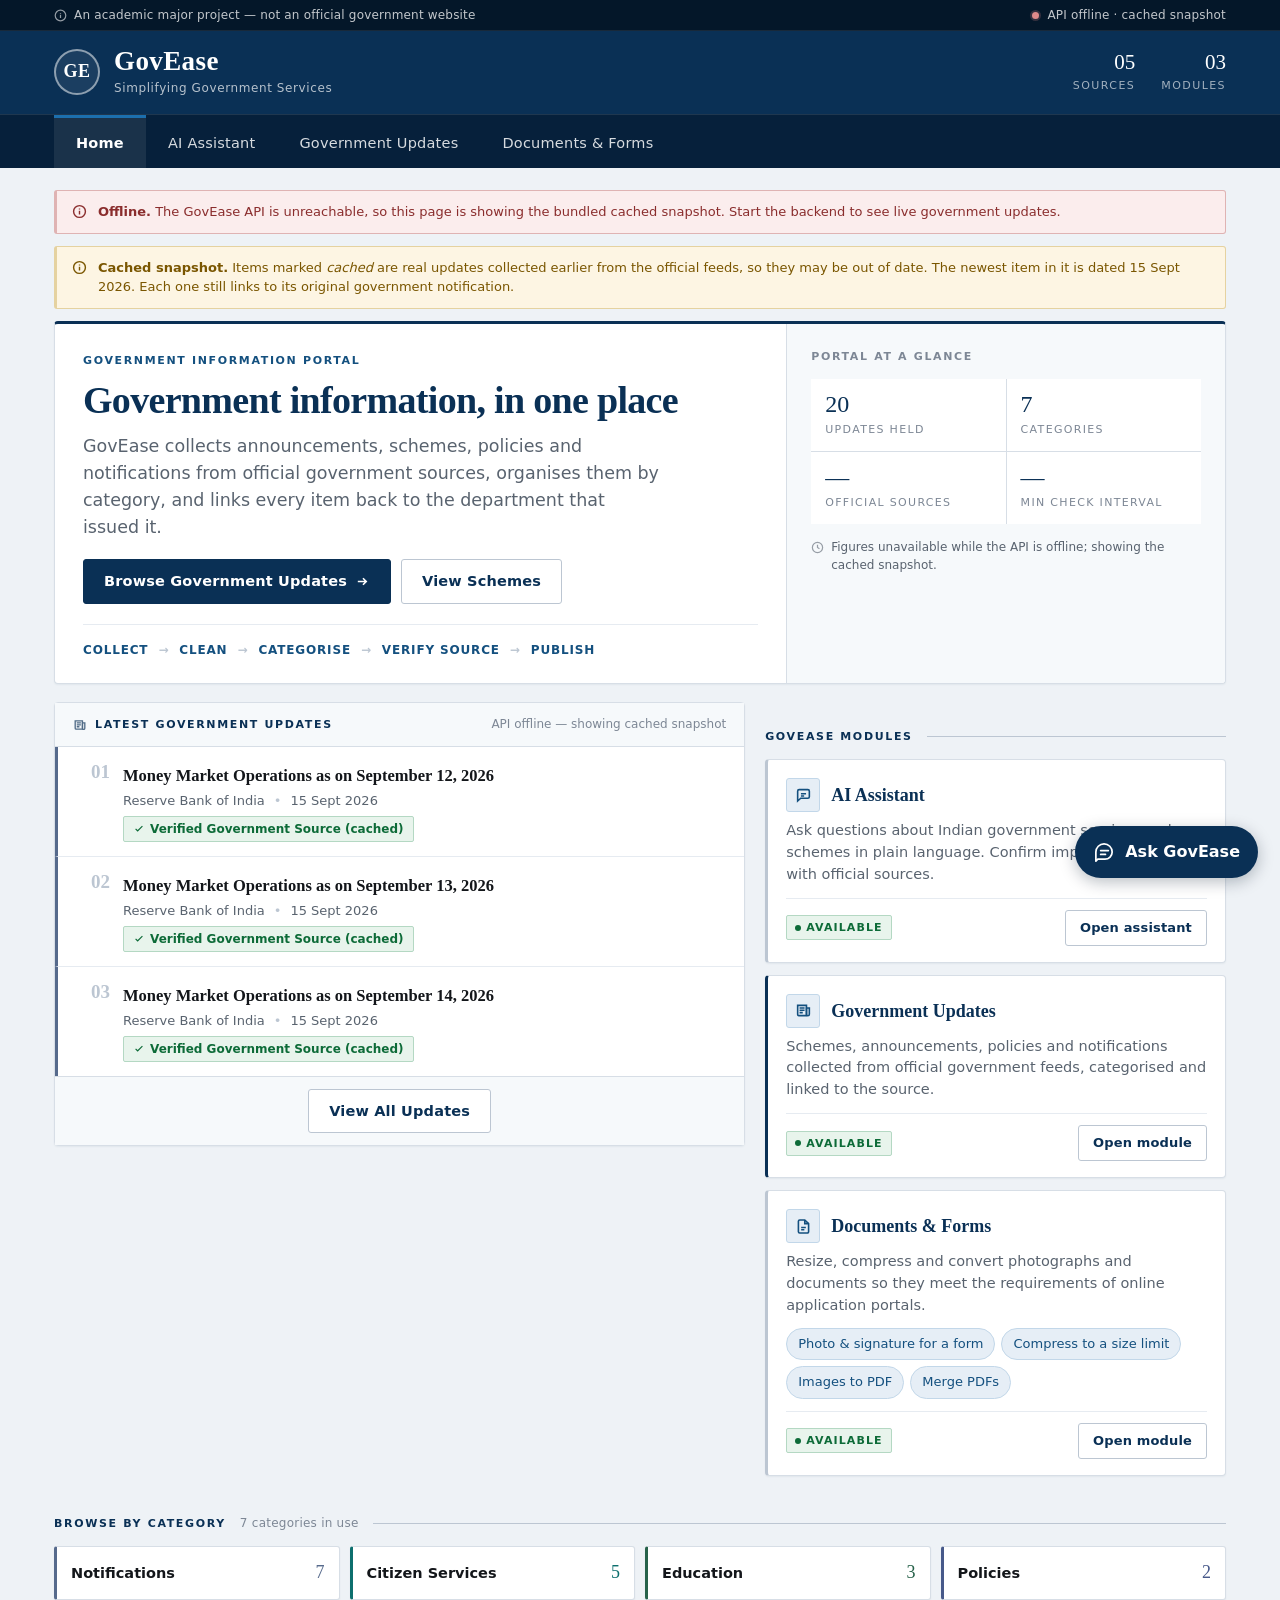
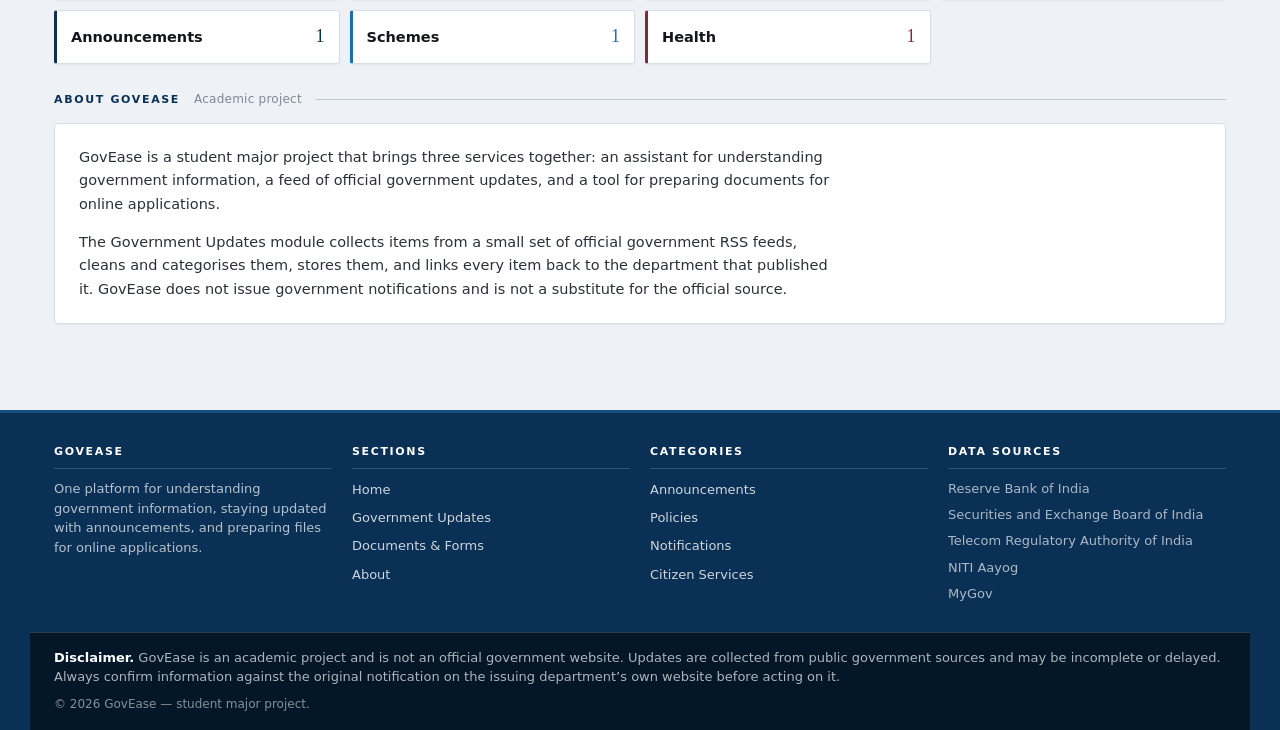
==== commit 74ba71cd: "Update GOVease project and integrate modules" ====
--- a/frontend/index.html
+++ b/frontend/index.html
@@ -165,7 +165,7 @@
           </p>
           <div class="module-foot">
             <span class="status-chip status-live">Available</span>
-            <span class="module-owner">Open the floating GovEase Assistant</span>
+            <button class="btn btn-secondary btn-sm" type="button" data-open-assistant>Open assistant</button>
           </div>
         </section>
 
